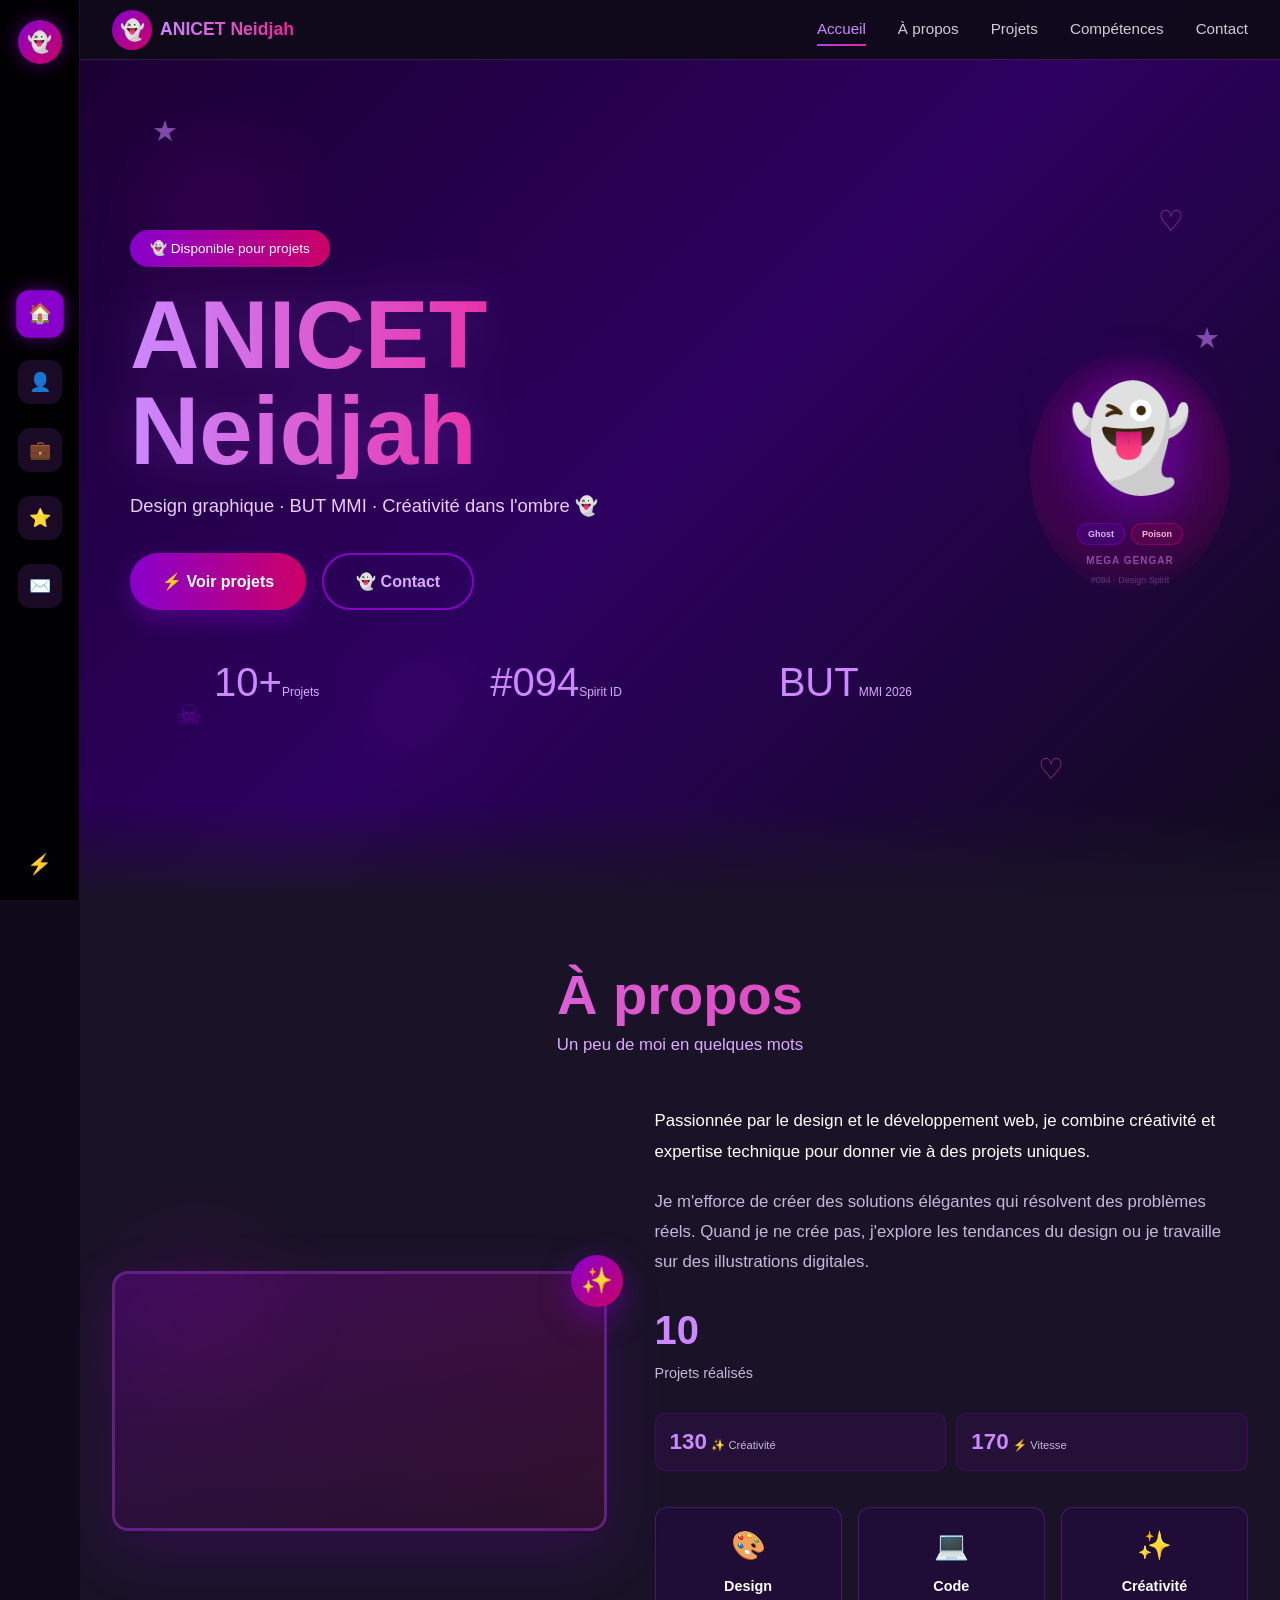
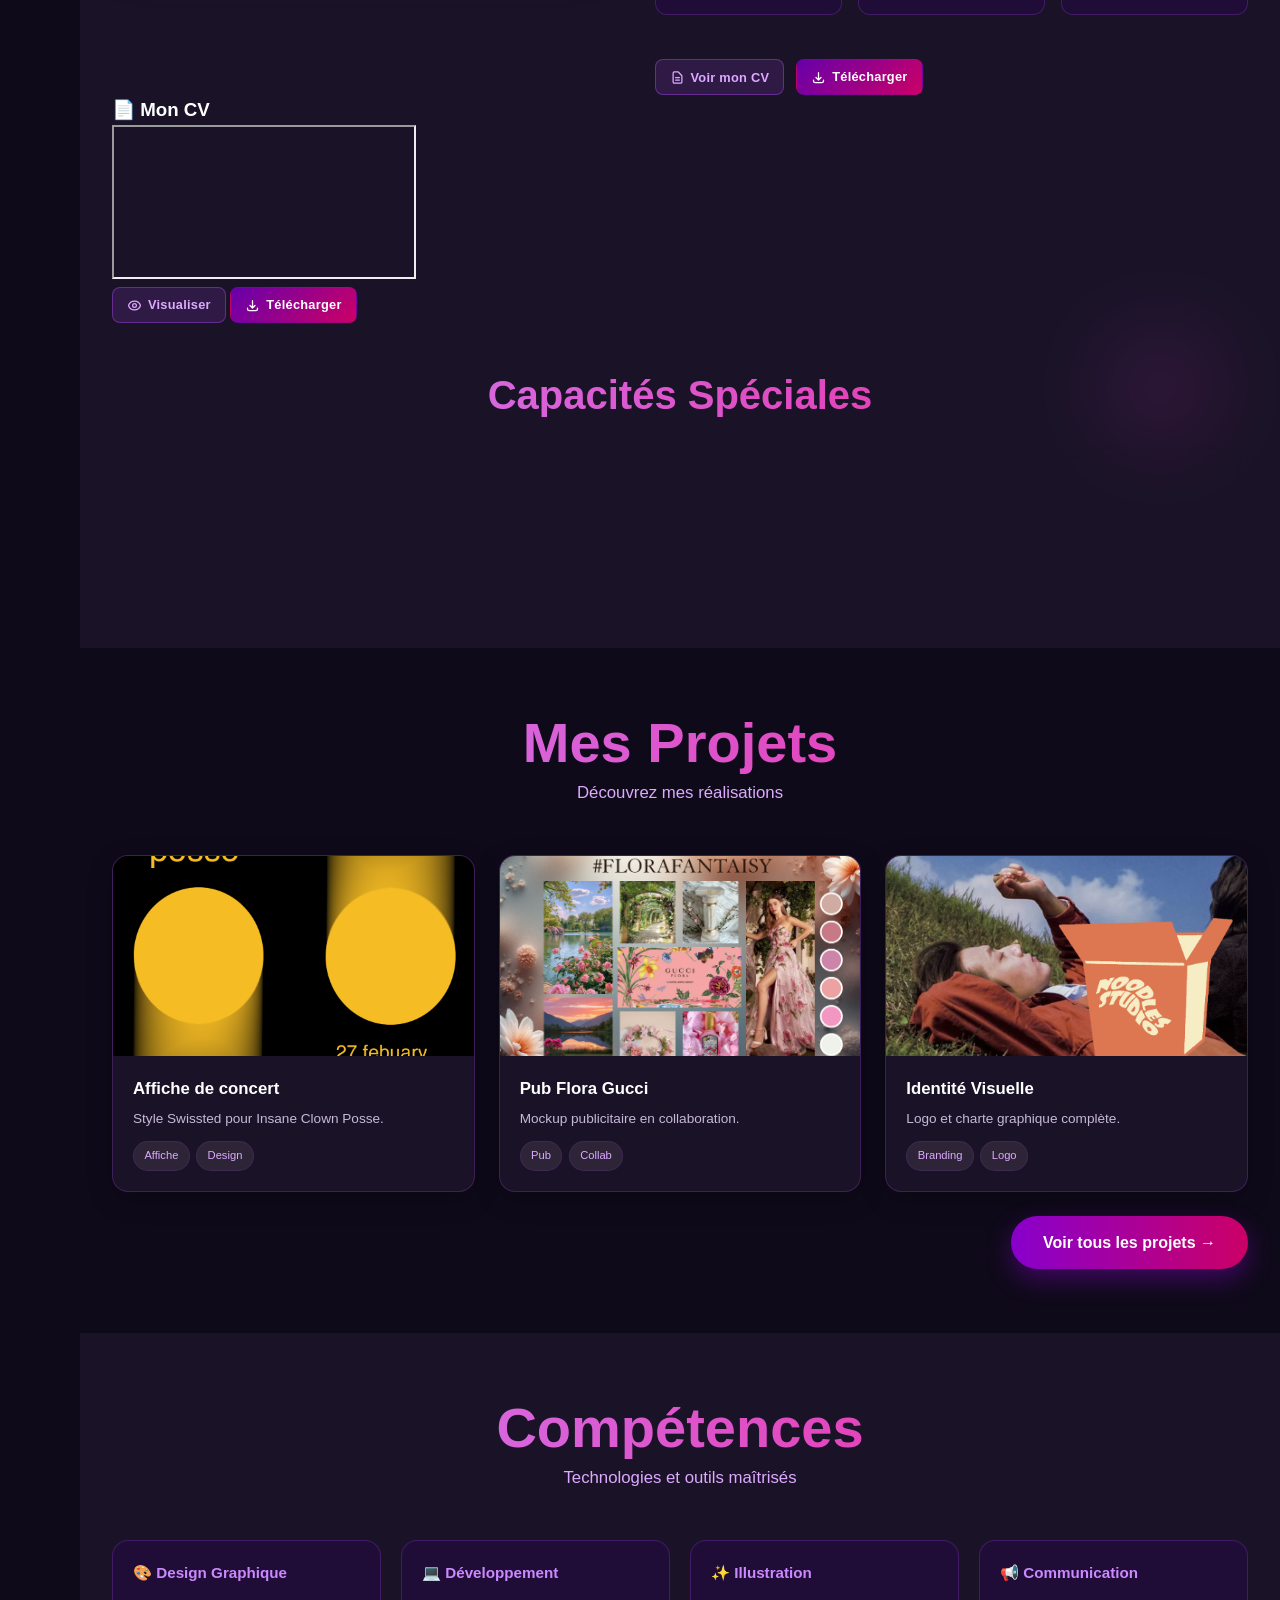
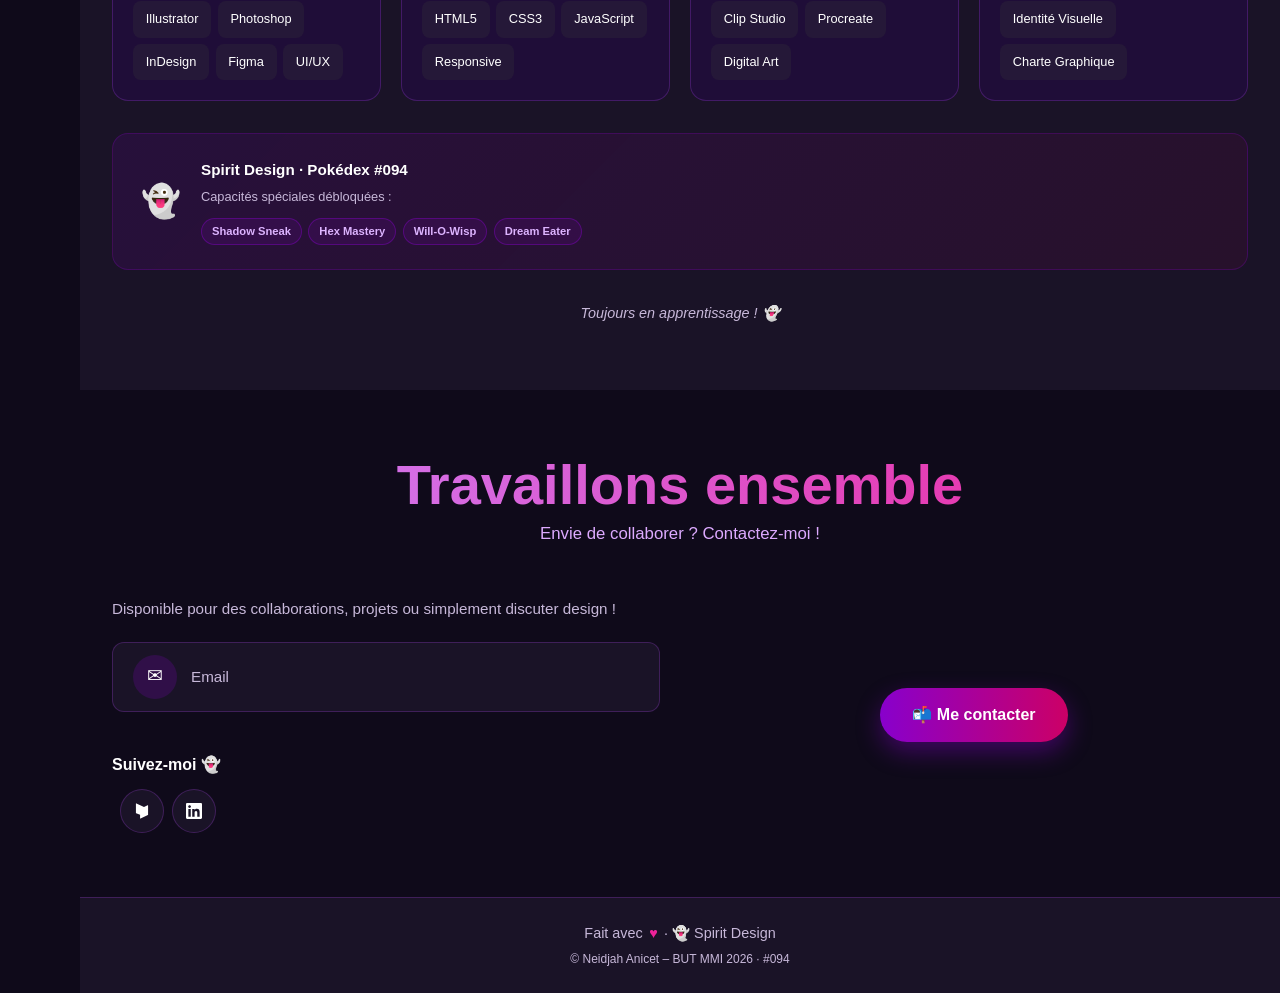
==== index.html @ 6b8eb7f8 "Update email address in contact section" ====
<!DOCTYPE html>
<html lang="fr">
<head>
  <meta charset="UTF-8" />
  <meta name="viewport" content="width=device-width, initial-scale=1.0, maximum-scale=5.0" />
  <meta name="theme-color" content="#0f0a1a" />
  <meta name="apple-mobile-web-app-capable" content="yes" />
  <meta name="apple-mobile-web-app-status-bar-style" content="black-translucent" />
  <title>ANICET Neidjah — Portfolio 👻</title>
  <link href="style.css" rel="stylesheet" />
<base target="_blank">
</head>
<body>

<canvas id="particles"></canvas>

<!-- ════════════════════════════════════════════════════════
   TOP NAVBAR
════════════════════════════════════════════════════════ -->
<nav class="navbar">
  <div class="nav-container">
    <a href="#" class="logo" onclick="navigate('accueil', event)">
      <div class="logo-icon">👻</div>
      <span class="logo-text">ANICET Neidjah</span>
    </a>
    <div class="nav-links">
      <a class="nav-link active" onclick="navigate('accueil', event)">Accueil</a>
      <a class="nav-link" onclick="navigate('apropos', event)">À propos</a>
      <a class="nav-link" href="project.html" target="_self">Projets</a>
      <a class="nav-link" onclick="navigate('competences', event)">Compétences</a>
      <a class="nav-link" href="contact.html" target="_self">Contact</a>
    </div>
    <button class="menu-toggle" id="menuToggle" aria-label="Menu">
      <span></span><span></span><span></span>
    </button>
  </div>
</nav>

<!-- Mobile Dropdown Menu -->
<div class="nav-links-mobile" id="navMobile">
  <a class="nav-link" onclick="navigate('accueil',event)">🏠 Accueil</a>
  <a class="nav-link" onclick="navigate('apropos',event)">👤 À propos</a>
  <a class="nav-link" href="project.html" target="_self">💼 Projets</a>
  <a class="nav-link" onclick="navigate('competences',event)">⭐ Compétences</a>
  <a class="nav-link" href="contact.html" target="_self">✉️ Contact</a>
</div>

<!-- ════════════════════════════════════════════════════════
   SIDEBAR (Desktop)
════════════════════════════════════════════════════════ -->
<nav class="nav-sidebar">
  <div class="nav-logo-sidebar">👻</div>
  <button class="nav-btn-sidebar active" onclick="navigate('accueil', this)" title="Accueil">🏠<span class="tooltip">Accueil</span></button>
  <button class="nav-btn-sidebar" onclick="navigate('apropos', this)" title="À propos">👤<span class="tooltip">À propos</span></button>
  <button class="nav-btn-sidebar" onclick="window.location.href='project.html'" title="Projets">💼<span class="tooltip">Projets</span></button>
  <button class="nav-btn-sidebar" onclick="navigate('competences', this)" title="Compétences">⭐<span class="tooltip">Compétences</span></button>
  <button class="nav-btn-sidebar" onclick="window.location.href='contact.html'" title="Contact">✉️<span class="tooltip">Contact</span></button>
  <div class="nav-zap">⚡</div>
</nav>

<!-- ════════════════════════════════════════════════════════
   BOTTOM NAV (Mobile)
════════════════════════════════════════════════════════ -->
<nav class="bottom-nav">
  <button class="bottom-nav-btn active" onclick="navigate('accueil', this)">
    <span>🏠</span><span>Accueil</span>
  </button>
  <button class="bottom-nav-btn" onclick="navigate('apropos', this)">
    <span>👤</span><span>À propos</span>
  </button>
  <button class="bottom-nav-btn" onclick="window.location.href='project.html'">
    <span>💼</span><span>Projets</span>
  </button>
  <button class="bottom-nav-btn" onclick="navigate('competences', this)">
    <span>⭐</span><span>Skills</span>
  </button>
  <button class="bottom-nav-btn" onclick="window.location.href='contact.html'">
    <span>✉️</span><span>Contact</span>
  </button>
</nav>

<!-- ════════════════════════════════════════════════════════
   PAGE: ACCUEIL
════════════════════════════════════════════════════════ -->
<div class="page active" id="page-accueil">

  <!-- HERO -->
  <section class="hero" id="accueil">
    <div class="orbs">
      <div class="orb" style="width:140px;height:140px;left:5%;top:15%;background:linear-gradient(135deg,#8800cc,#cc0066);--dur:7s;--tx:20px;--ty:-30px"></div>
      <div class="orb" style="width:110px;height:110px;right:5%;top:45%;background:linear-gradient(135deg,#6600aa,#ee2299);--dur:5s;--tx:-15px;--ty:-20px"></div>
      <div class="orb" style="width:70px;height:70px;left:25%;bottom:18%;background:linear-gradient(135deg,#aa44ee,#ff55bb);--dur:8s;--tx:10px;--ty:25px"></div>
    </div>
    <div class="floating-elements">
      <div class="float-icon star-1">★</div>
      <div class="float-icon heart-1">♡</div>
      <div class="float-icon skull-1">☠</div>
      <div class="float-icon star-2">★</div>
      <div class="float-icon heart-2">♡</div>
    </div>
    <div class="hero-inner">
      <div class="hero-content">
        <div class="hero-badge aos">👻 Disponible pour projets</div>
        <h1 class="hero-title aos">ANICET<br/>Neidjah</h1>
        <p class="hero-subtitle aos">Design graphique · BUT MMI · Créativité dans l'ombre 👻</p>
        <div class="hero-buttons aos">
          <a href="project.html" target="_self" class="btn btn-primary">⚡ Voir projets</a>
          <a href="contact.html" target="_self" class="btn btn-secondary">👻 Contact</a>
        </div>
        <div class="hero-stats aos">
          <div class="stat"><span class="stat-num">10+</span><span class="stat-label">Projets</span></div>
          <div class="stat"><span class="stat-num">#094</span><span class="stat-label">Spirit ID</span></div>
          <div class="stat"><span class="stat-num">BUT</span><span class="stat-label">MMI 2026</span></div>
        </div>
      </div>
      <div class="gengar-widget aos">
        <div class="gengar-orb"></div>
        <div class="gengar-ghost">👻</div>
        <div class="gengar-types">
          <span class="g-type g-ghost">Ghost</span>
          <span class="g-type g-poison">Poison</span>
        </div>
        <div class="gengar-label">Mega Gengar</div>
        <div class="gengar-dex">#094 · Design Spirit</div>
      </div>
    </div>
    <div class="hero-wave"></div>
  </section>

  <!-- À PROPOS -->
  <section class="about" id="apropos">
    <div class="orbs">
      <div class="orb" style="width:160px;height:160px;left:3%;top:25%;background:linear-gradient(135deg,#6600aa,#cc0066);--dur:8s;--tx:15px;--ty:-25px"></div>
      <div class="orb" style="width:120px;height:120px;right:5%;bottom:15%;background:linear-gradient(135deg,#aa44ee,#ee2299);--dur:6s;--tx:-15px;--ty:-12px"></div>
    </div>
    <div class="container about-container">
      <div class="section-header aos">
        <h2 class="section-title">À propos</h2>
        <p class="section-subtitle">Un peu de moi en quelques mots</p>
      </div>
      <div class="about-grid">
        <div class="about-image aos">
          <div class="image-wrapper">
            <img src="images/pfp.png" alt="Shadow realm"
              onerror="this.style.display='none';this.parentElement.style.background='linear-gradient(135deg,rgba(136,0,204,.3),rgba(204,0,102,.2))';this.parentElement.style.height='260px';"
            />
            <div class="image-overlay"></div>
          </div>
          <div class="sparkle-icon">✨</div>
        </div>
        <div class="about-content aos">
          <p class="about-text">Passionnée par le design et le développement web, je combine créativité et expertise technique pour donner vie à des projets uniques.</p>
          <p class="about-text muted">Je m'efforce de créer des solutions élégantes qui résolvent des problèmes réels. Quand je ne crée pas, j'explore les tendances du design ou je travaille sur des illustrations digitales.</p>
          <div>
            <div class="about-stat">10</div>
            <div style="color:var(--text-muted);font-size:.9rem">Projets réalisés</div>
          </div>
          <div class="gengar-stats-row">
            <div class="g-stat">
              <span class="g-stat-num">130</span>
              <span class="g-stat-label">✨ Créativité</span>
            </div>
            <div class="g-stat">
              <span class="g-stat-num">170</span>
              <span class="g-stat-label">⚡ Vitesse</span>
            </div>
          </div>
          <div class="about-cards">
            <div class="about-card"><div class="card-icon">🎨</div><h4>Design</h4></div>
            <div class="about-card"><div class="card-icon">💻</div><h4>Code</h4></div>
            <div class="about-card"><div class="card-icon">✨</div><h4>Créativité</h4></div>
          </div>
          <!-- CV Buttons -->
          <div class="cv-btns-about">
            <button class="cv-btn cv-btn-view" onclick="openCVModal()">
              <svg width="15" height="15" fill="none" stroke="currentColor" viewBox="0 0 24 24"><path stroke-linecap="round" stroke-linejoin="round" stroke-width="2" d="M9 12h6m-6 4h6m2 5H7a2 2 0 01-2-2V5a2 2 0 012-2h5.586a1 1 0 01.707.293l5.414 5.414a1 1 0 01.293.707V19a2 2 0 01-2 2z"/></svg>
              Voir mon CV
            </button>
            <a href="images/CV_ANICET_Neidjah.pdf" download="CV_ANICET_Neidjah.pdf" class="cv-btn cv-btn-dl">
              <svg width="15" height="15" fill="none" stroke="currentColor" viewBox="0 0 24 24"><path stroke-linecap="round" stroke-linejoin="round" stroke-width="2" d="M4 16v1a3 3 0 003 3h10a3 3 0 003-3v-1m-4-4l-4 4m0 0l-4-4m4 4V4"/></svg>
              Télécharger
            </a>
          </div>
        </div>
      </div>

      <!-- CV Section -->
      <div class="cv-section aos">
        <h3 class="cv-section-title">📄 Mon CV</h3>
        <div class="cv-embed-wrapper">
          <iframe
            src="images/CV_ANICET_Neidjah.pdf"
            class="cv-iframe"
            title="CV Neidjah Anicet"
          ></iframe>
          <div class="cv-embed-actions">
            <a href="images/CV_ANICET_Neidjah.pdf" target="_blank" class="cv-btn cv-btn-view">
              <svg width="15" height="15" fill="none" stroke="currentColor" viewBox="0 0 24 24"><path stroke-linecap="round" stroke-linejoin="round" stroke-width="2" d="M15 12a3 3 0 11-6 0 3 3 0 016 0z"/><path stroke-linecap="round" stroke-linejoin="round" stroke-width="2" d="M2.458 12C3.732 7.943 7.523 5 12 5c4.478 0 8.268 2.943 9.542 7-1.274 4.057-5.064 7-9.542 7-4.477 0-8.268-2.943-9.542-7z"/></svg>
              Visualiser
            </a>
            <a href="images/CV_ANICET_Neidjah.pdf" download="CV_ANICET_Neidjah.pdf" class="cv-btn cv-btn-dl">
              <svg width="15" height="15" fill="none" stroke="currentColor" viewBox="0 0 24 24"><path stroke-linecap="round" stroke-linejoin="round" stroke-width="2" d="M4 16v1a3 3 0 003 3h10a3 3 0 003-3v-1m-4-4l-4 4m0 0l-4-4m4 4V4"/></svg>
              Télécharger
            </a>
          </div>
        </div>
      </div>

      <h3 class="moves-title aos">Capacités Spéciales</h3>
      <div class="moves-grid aos">
        <div class="move-card">
          <div class="move-icon">👻</div>
          <div class="move-name">Shadow Sneak</div>
          <div class="move-desc">Design UX/UI furtif</div>
        </div>
        <div class="move-card">
          <div class="move-icon">💀</div>
          <div class="move-name">Hex Mastery</div>
          <div class="move-desc">Pixel-perfect</div>
        </div>
        <div class="move-card">
          <div class="move-icon">🔥</div>
          <div class="move-name">Will-O-Wisp</div>
          <div class="move-desc">Créativité enflammée</div>
        </div>
        <div class="move-card">
          <div class="move-icon">🌙</div>
          <div class="move-name">Dream Eater</div>
          <div class="move-desc">Visions en réalité</div>
        </div>
      </div>
    </div>
  </section>

  <!-- PROJETS -->
  <section class="projects-section" id="projets-apercu">
    <div class="container projects-container">
      <div class="section-header aos">
        <h2 class="section-title">Mes Projets</h2>
        <p class="section-subtitle">Découvrez mes réalisations</p>
      </div>
      <div class="projects-grid-home">
        <div class="project-card aos">
          <div class="project-image">
            <img src="images/Illustration6.png" alt="Affiche" />
            <div class="project-overlay"><a href="https://www.image-heberg.fr/files/17722959451235490333.png" class="project-link-btn"><svg width="18" height="18" fill="none" stroke="#111" viewBox="0 0 24 24"><path stroke-linecap="round" stroke-linejoin="round" stroke-width="2" d="M10 6H6a2 2 0 00-2 2v10a2 2 0 002 2h10a2 2 0 002-2v-4M14 4h6m0 0v6m0-6L10 14"/></svg></a></div>
          </div>
          <div class="project-content"><h3>Affiche de concert</h3><p>Style Swissted pour Insane Clown Posse.</p><div class="project-tags"><span class="tag">Affiche</span><span class="tag">Design</span></div></div>
        </div>
        <div class="project-card aos">
          <div class="project-image">
            <img src="images/mockup.png" alt="Pub" />
            <div class="project-overlay"><a href="images/mockup.png" class="project-link-btn"><svg width="18" height="18" fill="none" stroke="#111" viewBox="0 0 24 24"><path stroke-linecap="round" stroke-linejoin="round" stroke-width="2" d="M10 6H6a2 2 0 00-2 2v10a2 2 0 002 2h10a2 2 0 002-2v-4M14 4h6m0 0v6m0-6L10 14"/></svg></a></div>
          </div>
          <div class="project-content"><h3>Pub Flora Gucci</h3><p>Mockup publicitaire en collaboration.</p><div class="project-tags"><span class="tag">Pub</span><span class="tag">Collab</span></div></div>
        </div>
        <div class="project-card aos">
          <div class="project-image">
            <img src="images/logo_noodles.png" alt="Branding" />
            <div class="project-overlay"><a href="#" class="project-link-btn"><svg width="18" height="18" fill="none" stroke="#111" viewBox="0 0 24 24"><path stroke-linecap="round" stroke-linejoin="round" stroke-width="2" d="M10 6H6a2 2 0 00-2 2v10a2 2 0 002 2h10a2 2 0 002-2v-4M14 4h6m0 0v6m0-6L10 14"/></svg></a></div>
          </div>
          <div class="project-content"><h3>Identité Visuelle</h3><p>Logo et charte graphique complète.</p><div class="project-tags"><span class="tag">Branding</span><span class="tag">Logo</span></div></div>
        </div>
      </div>
      <div class="view-all-wrap aos">
        <a href="project.html" target="_self" class="btn btn-primary">Voir tous les projets →</a>
      </div>
    </div>
  </section>

  <!-- COMPÉTENCES -->
  <section class="skills-section" id="competences">
    <div class="container skills-container">
      <div class="section-header aos">
        <h2 class="section-title">Compétences</h2>
        <p class="section-subtitle">Technologies et outils maîtrisés</p>
      </div>
      <div class="skills-grid">
        <div class="skill-category aos">
          <h3 class="category-title">🎨 Design Graphique</h3>
          <div class="skill-tags">
            <span class="skill-tag">Illustrator</span><span class="skill-tag">Photoshop</span>
            <span class="skill-tag">InDesign</span><span class="skill-tag">Figma</span>
            <span class="skill-tag">UI/UX</span>
          </div>
        </div>
        <div class="skill-category aos">
          <h3 class="category-title">💻 Développement</h3>
          <div class="skill-tags">
            <span class="skill-tag">HTML5</span><span class="skill-tag">CSS3</span>
            <span class="skill-tag">JavaScript</span><span class="skill-tag">Responsive</span>
          </div>
        </div>
        <div class="skill-category aos">
          <h3 class="category-title">✨ Illustration</h3>
          <div class="skill-tags">
            <span class="skill-tag">Clip Studio</span><span class="skill-tag">Procreate</span>
            <span class="skill-tag">Digital Art</span>
          </div>
        </div>
        <div class="skill-category aos">
          <h3 class="category-title">📢 Communication</h3>
          <div class="skill-tags">
            <span class="skill-tag">Identité Visuelle</span>
            <span class="skill-tag">Charte Graphique</span>
          </div>
        </div>
      </div>
      <div class="gengar-moves-banner aos">
        <div class="gmb-ghost">👻</div>
        <div class="gmb-text">
          <h4>Spirit Design · Pokédex #094</h4>
          <p>Capacités spéciales débloquées :</p>
          <div class="gmb-moves">
            <span class="gmb-move">Shadow Sneak</span>
            <span class="gmb-move">Hex Mastery</span>
            <span class="gmb-move">Will-O-Wisp</span>
            <span class="gmb-move">Dream Eater</span>
          </div>
        </div>
      </div>
      <div class="skills-footer aos">Toujours en apprentissage ! 👻</div>
    </div>
  </section>

  <!-- CONTACT PREVIEW -->
  <section class="contact-section" id="contact-apercu">
    <div class="container contact-container">
      <div class="section-header aos">
        <h2 class="section-title">Travaillons ensemble</h2>
        <p class="section-subtitle">Envie de collaborer ? Contactez-moi !</p>
      </div>
      <div class="contact-grid">
        <div class="contact-info aos">
          <p>Disponible pour des collaborations, projets ou simplement discuter design !</p>
          <div class="contact-email">
            <div class="email-icon">✉</div>
            <div>
              <p class="email-label">Email</p>
              <p class="email-address"><a href="neidjah.anicet@gmail.com"</a></p>
            </div>
          </div>
          <div class="social-links">
            <h4>Suivez-moi 👻</h4>
            <div class="social-icons">
              <a href="https://sillylinks.carrd.co/" target="_blank" class="social-icon" aria-label="Portfolio">
                <svg width="18" height="18" fill="currentColor" viewBox="0 0 640 640"><path d="M529.2,465.1L269.1,590c-1.6,0.8-3.4,1.2-5.2,1.2c-2.2,0-4.4-0.6-6.4-1.8c-3.5-2.2-5.6-6-5.6-10.2V455.5l-140.5-58.8c-4.5-1.9-7.4-6.2-7.4-11.1V60.8c0-4.1,2.1-8,5.6-10.2c3.5-2.2,7.9-2.4,11.6-0.7l270.4,129.8l127.3-61.1c3.7-1.8,8.1-1.5,11.6,0.7c3.5,2.2,5.6,6,5.6,10.2v324.8C536,458.9,533.4,463.1,529.2,465.1z"/></svg>
              </a>
              <a href="https://gp.linkedin.com/in/neidjah-anicet-830332389" target="_blank" class="social-icon" aria-label="LinkedIn">
                <svg width="16" height="16" fill="currentColor" viewBox="0 0 24 24"><path d="M20.447 20.452h-3.554v-5.569c0-1.328-.027-3.037-1.852-3.037-1.853 0-2.136 1.445-2.136 2.939v5.667H9.351V9h3.414v1.561h.046c.477-.9 1.637-1.85 3.37-1.85 3.601 0 4.267 2.37 4.267 5.455v6.286zM5.337 7.433c-1.144 0-2.063-.926-2.063-2.065 0-1.138.92-2.063 2.063-2.063 1.14 0 2.064.925 2.064 2.063 0 1.139-.925 2.065-2.064 2.065zm1.782 13.019H3.555V9h3.564v11.452zM22.225 0H1.771C.792 0 0 .774 0 1.729v20.542C0 23.227.792 24 1.771 24h20.451C23.2 24 24 23.227 24 22.271V1.729C24 .774 23.2 0 22.222 0h.003z"/></svg>
              </a>
            </div>
          </div>
        </div>
        <div class="aos" style="display:flex;align-items:center;justify-content:center;">
          <a href="contact.html" target="_self" class="btn btn-primary">📬 Me contacter</a>
        </div>
      </div>
    </div>
  </section>

  <footer class="footer">
    <div class="container">
      <p class="footer-text">Fait avec <span class="heart-pulse">♥</span> · 👻 Spirit Design</p>
      <p class="footer-copyright">© Neidjah Anicet – BUT MMI 2026 · #094</p>
    </div>
  </footer>
</div>

<!-- CV Modal Overlay (global, hors sections) -->
<div id="cv-modal" class="cv-modal" onclick="if(event.target===this)closeCVModal()">
  <div class="cv-modal-box">
    <div class="cv-modal-header">
      <span class="cv-modal-title">📄 CV — Neidjah Anicet</span>
      <div class="cv-modal-actions">
        <a href="images/CV_ANICET_Neidjah.pdf" download="CV_ANICET_Neidjah.pdf" class="cv-btn cv-btn-dl" style="padding:6px 12px;font-size:.75rem;">
          <svg width="13" height="13" fill="none" stroke="currentColor" viewBox="0 0 24 24"><path stroke-linecap="round" stroke-linejoin="round" stroke-width="2" d="M4 16v1a3 3 0 003 3h10a3 3 0 003-3v-1m-4-4l-4 4m0 0l-4-4m4 4V4"/></svg>
          Télécharger
        </a>
        <button class="cv-modal-close" onclick="closeCVModal()" aria-label="Fermer">✕</button>
      </div>
    </div>
    <iframe src="images/CV_ANICET_Neidjah.pdf" class="cv-modal-iframe" title="CV Neidjah Anicet"></iframe>
  </div>
</div>

<script src="script.js"></script>
<script>
function openCVModal() {
  document.getElementById('cv-modal').classList.add('open');
  document.body.style.overflow = 'hidden';
}
function closeCVModal() {
  document.getElementById('cv-modal').classList.remove('open');
  document.body.style.overflow = '';
}
document.addEventListener('keydown', function(e) {
  if (e.key === 'Escape') closeCVModal();
});
</script>
</body>
</html>
---- style.css ----
/* ══════════════════════════════════════════════════════
   VARIABLES & RESET
══════════════════════════════════════════════════════ */
*, *::before, *::after { 
  margin:0; padding:0; box-sizing:border-box; 
  -webkit-tap-highlight-color:transparent; 
}

:root {
  /* Palette Gengar */
  --purple-950: #1a0030;
  --purple-900: #2d0060;
  --purple-800: #4a0080;
  --purple-700: #6600aa;
  --purple-600: #8800cc;
  --purple-500: #aa44ee;
  --purple-400: #cc88ff;
  --purple-300: #ddaaff;
  --purple-200: #eeccff;
  --pink-600: #cc0066;
  --pink-500: #ee2299;
  --pink-400: #ff55bb;
  
  /* Theme */
  --bg-primary: #0f0a1a;
  --bg-secondary: #1a1327;
  --bg-muted: #2d2438;
  --text-primary: #ffffff;
  --text-muted: #c7b8d9;
  --border-color: rgba(170,68,238,0.25);
  --border-soft: rgba(170,68,238,0.15);
  
  --nav-h: 60px;
  --nav-w: 0px;
  --bottom-nav-h: 70px;
  --container-pad: 1rem;
}

/* Desktop variables */
@media (min-width: 1025px) {
  :root { 
    --nav-w: 80px; 
    --container-pad: 2rem;
  }
}

html { scroll-behavior:smooth; font-size:16px; }
body {
  font-family:'Syne', -apple-system, BlinkMacSystemFont, 'Segoe UI', Roboto, sans-serif;
  background:var(--bg-primary);
  color:var(--text-primary);
  line-height:1.6;
  overflow-x:hidden;
  min-height:100dvh;
}

/* Mobile padding for bottom nav */
@media (max-width: 1024px) {
  body { padding-bottom:var(--bottom-nav-h); }
}

a { text-decoration:none; color:inherit; }
img { max-width:100%; height:auto; display:block; }
button { font-family:inherit; cursor:pointer; border:none; background:none; }

/* Accessibility */
body.text-large { font-size:18px; }
body.text-xlarge { font-size:20px; }
body.high-contrast { 
  --bg-primary:#000; --bg-secondary:#111; --bg-muted:#222; 
  --text-primary:#fff; --text-muted:#ddd; 
  --border-color:rgba(255,144,200,.5); 
}
body.light-theme {
  --bg-primary:#f7f2fb;
  --bg-secondary:#ffffff;
  --bg-muted:#eee3f8;
  --text-primary:#241338;
  --text-muted:#675579;
  --border-color:rgba(102,0,170,.22);
  --border-soft:rgba(102,0,170,.12);
}
body.no-animations *, body.no-animations *::before, body.no-animations *::after { 
  animation:none !important; transition:none !important; 
}

/* ══ PARTICLES (Desktop only) ══ */
#particles {
  position:fixed; inset:0; pointer-events:none; z-index:0;
}
@media (max-width: 1024px), (pointer: coarse) {
  #particles { display:none; }
}

/* ══ ORBS ══ */
.orbs { position:absolute; inset:0; overflow:hidden; pointer-events:none; z-index:0; }
.orb {
  position:absolute; border-radius:50%; filter:blur(40px);
  opacity:.12; animation:orbFloat var(--dur,6s) ease-in-out infinite;
}
@media (max-width: 768px) {
  .orb { filter:blur(25px); opacity:.08; }
}
@keyframes orbFloat {
  0%,100%{transform:translate(0,0) scale(1)}
  50%{transform:translate(var(--tx,20px),var(--ty,-40px)) scale(1.3)}
}

/* ══════════════════════════════════════════════════════
   NAVIGATION TOP
══════════════════════════════════════════════════════ */
.navbar { 
  position:fixed; top:0; left:0; right:0; 
  background:rgba(15,10,26,.95); backdrop-filter:blur(20px); 
  border-bottom:1px solid var(--border-color); 
  z-index:1000; height:var(--nav-h); 
}
@media (min-width: 1025px) {
  .navbar { left:var(--nav-w); }
}

.nav-container { 
  max-width:1200px; margin:0 auto; 
  padding:0 var(--container-pad); 
  height:100%; display:flex; justify-content:space-between; align-items:center; 
}

.logo { display:flex; align-items:center; gap:.5rem; }
.logo-icon { 
  width:36px; height:36px; 
  background:linear-gradient(135deg,var(--purple-600),var(--pink-600)); 
  border-radius:50%; display:flex; align-items:center; justify-content:center;
  font-size:18px; animation:spinSlow 20s linear infinite;
}
@media (min-width: 768px) {
  .logo-icon { width:40px; height:40px; font-size:20px; }
}
@keyframes spinSlow { to { transform:rotate(360deg); } }

.logo-text { 
  font-size:1rem; font-weight:700; 
  background:linear-gradient(to right,var(--purple-400),var(--pink-500)); 
  -webkit-background-clip:text; -webkit-text-fill-color:transparent; 
}
@media (min-width: 768px) {
  .logo-text { font-size:1.1rem; }
}

/* Desktop nav links */
.nav-links { display:none; gap:2rem; }
@media (min-width: 1025px) {
  .nav-links { display:flex; }
}
.nav-link { 
  position:relative; color:rgba(255,255,255,.8); 
  font-size:.95rem; transition:color .3s; 
}
.nav-link:hover, .nav-link.active { color:var(--purple-400); }
.nav-link::after { 
  content:''; position:absolute; bottom:-4px; left:0; width:0; height:2px; 
  background:linear-gradient(to right,var(--purple-500),var(--pink-500)); 
  transition:width .3s; 
}
.nav-link:hover::after, .nav-link.active::after { width:100%; }

/* Menu hamburger */
.menu-toggle { 
  display:flex; flex-direction:column; gap:5px; 
  padding:8px; 
}
@media (min-width: 1025px) {
  .menu-toggle { display:none; }
}
.menu-toggle span { 
  width:24px; height:2.5px; background:var(--text-primary); 
  border-radius:2px; transition:all .3s; 
}
.menu-toggle.active span:nth-child(1) { transform:rotate(45deg) translate(5px,5px); }
.menu-toggle.active span:nth-child(2) { opacity:0; }
.menu-toggle.active span:nth-child(3) { transform:rotate(-45deg) translate(7px,-6px); }

/* Mobile dropdown */
.nav-links-mobile { 
  display:flex; flex-direction:column; 
  position:fixed; top:var(--nav-h); left:0; right:0; 
  background:rgba(15,10,26,.98); backdrop-filter:blur(20px); 
  padding:1rem var(--container-pad); gap:0; 
  border-bottom:1px solid var(--border-color); 
  transform:translateY(-150%); transition:transform .3s ease; 
  opacity:0; pointer-events:none; z-index:999; 
  max-height:calc(100vh - var(--nav-h)); overflow-y:auto;
}
.nav-links-mobile.open { transform:translateY(0); opacity:1; pointer-events:all; }
.nav-links-mobile .nav-link { 
  font-size:1.1rem; padding:1rem 0;
  border-bottom:1px solid rgba(255,255,255,.05);
}
.nav-links-mobile .nav-link:last-child { border-bottom:none; }

/* ══════════════════════════════════════════════════════
   SIDEBAR (Desktop)
══════════════════════════════════════════════════════ */
.nav-sidebar { display:none; }
@media (min-width: 1025px) {
  .nav-sidebar {
    display:flex; flex-direction:column; align-items:center; justify-content:center; gap:24px;
    position:fixed; left:0; top:0; width:var(--nav-w); height:100vh;
    background:rgba(0,0,0,.92); backdrop-filter:blur(12px);
    border-right:1px solid rgba(170,68,238,.2); z-index:1001;
  }
  .nav-logo-sidebar {
    position:absolute; top:20px; width:44px; height:44px;
    background:linear-gradient(135deg,var(--purple-600),var(--pink-600));
    border-radius:50%; display:flex; align-items:center; justify-content:center;
    font-size:20px; box-shadow:0 0 20px rgba(136,0,204,.5);
    animation:spinSlow 20s linear infinite;
  }
  .nav-btn-sidebar {
    width:44px; height:44px; border-radius:12px;
    background:rgba(170,68,238,.15); color:var(--purple-300);
    display:flex; align-items:center; justify-content:center;
    font-size:18px; position:relative; transition:all .2s;
  }
  .nav-btn-sidebar:hover, .nav-btn-sidebar.active {
    background:var(--purple-600); color:white;
    transform:scale(1.08); box-shadow:0 0 16px rgba(136,0,204,.6);
  }
  .nav-btn-sidebar .tooltip {
    position:absolute; left:calc(100% + 14px);
    background:rgba(45,0,96,.95); color:white;
    font-size:12px; padding:4px 10px; border-radius:6px;
    white-space:nowrap; opacity:0; pointer-events:none;
    transition:opacity .2s;
  }
  .nav-btn-sidebar:hover .tooltip { opacity:1; }
  .nav-zap {
    position:absolute; bottom:20px; font-size:20px;
    animation:floatY 2s ease-in-out infinite; color:var(--purple-400);
  }
}
@keyframes floatY { 0%,100%{transform:translateY(0)} 50%{transform:translateY(-8px)} }

/* ══════════════════════════════════════════════════════
   BOTTOM NAV (Mobile)
══════════════════════════════════════════════════════ */
.bottom-nav {
  display:flex; position:fixed; bottom:0; left:0; right:0;
  height:var(--bottom-nav-h); padding-bottom:env(safe-area-inset-bottom,0);
  background:rgba(15,10,26,.98); backdrop-filter:blur(20px);
  border-top:1px solid var(--border-color); z-index:1000;
  align-items:center; justify-content:space-around; padding:0 4px;
}
@media (min-width: 1025px) {
  .bottom-nav { display:none; }
}
.bottom-nav-btn {
  display:flex; flex-direction:column; align-items:center; justify-content:center;
  gap:3px; color:var(--purple-300); font-size:10px;
  padding:6px 8px; border-radius:10px; flex:1; max-width:70px;
  transition:all .2s;
}
.bottom-nav-btn.active, .bottom-nav-btn:active {
  color:var(--purple-400); background:rgba(170,68,238,.15);
}
.bottom-nav-btn span:first-child { font-size:20px; }

/* ══════════════════════════════════════════════════════
   BUTTONS
══════════════════════════════════════════════════════ */
.btn { 
  display:inline-flex; align-items:center; justify-content:center;
  padding:.75rem 1.5rem; border-radius:999px; 
  font-weight:700; font-size:.95rem; transition:all .3s;
  min-height:48px; text-align:center;
}
@media (min-width: 768px) {
  .btn { padding:.875rem 2rem; font-size:1rem; }
}
.btn-primary { 
  background:linear-gradient(90deg,var(--purple-600),var(--pink-600)); 
  color:white; box-shadow:0 10px 25px rgba(136,0,204,.4); 
}
.btn-primary:hover, .btn-primary:active { 
  transform:translateY(-2px); box-shadow:0 15px 35px rgba(136,0,204,.6); 
}
.btn-secondary { 
  background:transparent; color:var(--purple-300); 
  border:2px solid var(--purple-600); 
}
.btn-secondary:hover, .btn-secondary:active { 
  background:var(--purple-600); color:white; 
}

/* ══════════════════════════════════════════════════════
   ANIMATIONS
══════════════════════════════════════════════════════ */
.aos { opacity:0; transform:translateY(25px); transition:opacity .5s, transform .5s; }
.aos.in { opacity:1; transform:translateY(0); }
@media (prefers-reduced-motion: reduce) {
  .aos { opacity:1; transform:none; transition:none; }
}

/* ══════════════════════════════════════════════════════
   FOOTER
══════════════════════════════════════════════════════ */
.footer { 
  background:var(--bg-secondary); border-top:1px solid var(--border-color); 
  padding:1.5rem var(--container-pad); text-align:center; 
}
@media (min-width: 1025px) {
  .footer { margin-left:var(--nav-w); }
}
.footer-text { 
  color:var(--text-muted); font-size:.85rem;
  display:flex; align-items:center; justify-content:center; gap:.4rem; flex-wrap:wrap;
}
@media (min-width: 768px) {
  .footer-text { font-size:.9rem; }
}
.footer-copyright { font-size:.75rem; color:var(--text-muted); margin-top:.3rem; }
.heart-pulse { color:var(--pink-500); animation:pulse 1.2s ease-in-out infinite; }
@keyframes pulse { 0%,100%{transform:scale(1)} 50%{transform:scale(1.25)} }

/* ══════════════════════════════════════════════════════
   HERO SECTION
══════════════════════════════════════════════════════ */
.hero {
  min-height:100vh; 
  display:flex; align-items:center; justify-content:center;
  position:relative; overflow:hidden;
  padding:calc(var(--nav-h) + 1.5rem) var(--container-pad) 2rem;
  background:linear-gradient(135deg,var(--purple-950) 0%,var(--purple-900) 50%,var(--bg-primary) 100%);
}
@media (min-width: 1025px) {
  .hero { margin-left:var(--nav-w); padding:calc(var(--nav-h) + 3rem) 2rem 4rem; }
}

.floating-elements { position:absolute; inset:0; pointer-events:none; }
.float-icon { position:absolute; font-size:1.4rem; opacity:.4; }
@media (min-width: 768px) {
  .float-icon { font-size:1.8rem; opacity:.55; }
}
.star-1 { top:12%; left:6%; color:var(--purple-400); animation:floatAnim 3s ease-in-out infinite; }
.heart-1 { top:22%; right:8%; color:var(--pink-400); animation:floatAnim 4s ease-in-out infinite .5s; }
.skull-1 { bottom:18%; left:8%; color:var(--purple-600); animation:floatAnim 3.5s ease-in-out infinite 1s; }
.star-2 { top:35%; right:5%; color:var(--purple-400); animation:spinAnim 5s linear infinite; display:none; }
.heart-2 { bottom:12%; right:18%; color:var(--pink-400); animation:floatAnim 2.5s ease-in-out infinite .8s; display:none; }
@media (min-width: 768px) {
  .star-2, .heart-2 { display:block; }
}
@keyframes floatAnim { 0%,100%{transform:translateY(0) rotate(0)} 50%{transform:translateY(-15px) rotate(8deg)} }
@keyframes spinAnim { 0%{transform:rotate(0) scale(1)} 50%{transform:rotate(180deg) scale(1.15)} 100%{transform:rotate(360deg) scale(1)} }
@keyframes wiggle { 0%,100%{transform:rotate(0)} 25%{transform:rotate(-4deg)} 75%{transform:rotate(4deg)} }

.hero-inner { 
  max-width:1100px; width:100%; 
  display:flex; flex-direction:column; align-items:center;
  gap:2rem; position:relative; z-index:2; text-align:center;
}
@media (min-width: 900px) {
  .hero-inner { 
    display:grid; grid-template-columns:1fr auto; 
    gap:3rem; align-items:center; text-align:left;
  }
}

.hero-content { width:100%; max-width:600px; }
@media (min-width: 900px) {
  .hero-content { max-width:none; }
}

.hero-badge { 
  display:inline-flex; align-items:center; gap:6px;
  padding:.4rem 1rem; background:linear-gradient(to right,var(--purple-600),var(--pink-600));
  border-radius:50px; font-size:.75rem; margin-bottom:1rem;
  animation:wiggle .5s ease .8s; color:white;
}
@media (min-width: 768px) {
  .hero-badge { padding:.5rem 1.25rem; font-size:.85rem; margin-bottom:1.25rem; }
}

.hero-title { 
  font-family:'Bebas Neue',sans-serif;
  font-size:clamp(2.8rem,12vw,5.5rem); line-height:1;
  margin-bottom:.75rem;
  background:linear-gradient(to right,var(--purple-400),var(--pink-500),var(--purple-600)); 
  -webkit-background-clip:text; -webkit-text-fill-color:transparent;
  filter:drop-shadow(0 0 15px rgba(170,68,238,.3));
}
@media (min-width: 768px) {
  .hero-title { 
    font-size:clamp(3.5rem,9vw,6rem); 
    filter:drop-shadow(0 0 25px rgba(170,68,238,.3));
  }
}

.hero-subtitle { 
  font-size:clamp(.9rem,3.5vw,1.15rem); 
  color:var(--purple-200); margin-bottom:1.5rem;
}
@media (min-width: 768px) {
  .hero-subtitle { margin-bottom:2rem; }
}

.hero-buttons { 
  display:flex; flex-direction:column; gap:.75rem;
  width:100%; max-width:280px; margin:0 auto;
}
@media (min-width: 640px) {
  .hero-buttons { 
    flex-direction:row; gap:1rem;
    max-width:none; margin:0;
  }
}

.hero-stats {
  display:grid; grid-template-columns:repeat(3,1fr);
  gap:1rem; margin-top:2rem;
}
@media (min-width: 900px) {
  .hero-stats { margin-top:2.5rem; }
}
.stat { text-align:center; }
.stat-num { 
  font-family:'Bebas Neue',sans-serif; 
  font-size:clamp(1.8rem,6vw,2.5rem); 
  color:var(--purple-400); 
}
.stat-label { font-size:11px; color:var(--purple-300); }
@media (min-width: 768px) {
  .stat-label { font-size:12px; }
}

/* Gengar Widget */
.gengar-widget {
  position:relative; width:160px; min-height:180px;
  display:flex; flex-direction:column; align-items:center; justify-content:center;
  z-index:10;
}
@media (min-width: 900px) {
  .gengar-widget { width:200px; min-height:240px; }
}
.gengar-orb {
  position:absolute; inset:0;
  background:radial-gradient(circle,rgba(136,0,204,.35) 0%,rgba(204,0,102,.15) 60%,transparent 80%);
  border-radius:50%; animation:gOrb 4s ease-in-out infinite;
}
@keyframes gOrb { 0%,100%{transform:scale(1);opacity:.4} 50%{transform:scale(1.15);opacity:.65} }
.gengar-ghost {
  font-size:70px; filter:drop-shadow(0 0 15px rgba(136,0,204,.7));
  animation:gengarFloat 3s ease-in-out infinite;
}
@media (min-width: 768px) {
  .gengar-ghost { font-size:100px; filter:drop-shadow(0 0 25px rgba(136,0,204,.7)); }
}
@keyframes gengarFloat { 0%,100%{transform:translateY(0)} 50%{transform:translateY(-12px)} }
.gengar-label {
  margin-top:8px; font-size:10px; font-weight:700;
  letter-spacing:.1em; text-transform:uppercase; color:rgba(204,136,255,.6);
}
.gengar-types { display:flex; gap:6px; margin-top:6px; }
.g-type {
  font-size:9px; padding:3px 10px; border-radius:999px;
  border:1px solid; backdrop-filter:blur(4px); font-weight:600;
}
.g-ghost { background:rgba(74,0,128,.6); border-color:rgba(136,0,204,.5); color:#ddb4ff; }
.g-poison { background:rgba(100,0,80,.6); border-color:rgba(204,0,102,.5); color:#ffb7d5; }
.gengar-dex { font-size:9px; color:rgba(204,136,255,.4); margin-top:4px; }

.hero-wave { 
  position:absolute; bottom:0; left:0; right:0; 
  height:4rem; background:linear-gradient(to top,var(--bg-secondary),transparent); 
}
@media (min-width: 768px) {
  .hero-wave { height:6rem; }
}

/* ══════════════════════════════════════════════════════
   ABOUT SECTION
══════════════════════════════════════════════════════ */
.about { background:var(--bg-secondary); position:relative; }
@media (min-width: 1025px) {
  .about { margin-left:var(--nav-w); }
}

.about-container { padding:3rem var(--container-pad); }
@media (min-width: 768px) {
  .about-container { padding:4rem var(--container-pad); }
}

.section-header { text-align:center; margin-bottom:2rem; }
@media (min-width: 768px) {
  .section-header { margin-bottom:3rem; }
}
.section-title {
  font-family:'Bebas Neue',sans-serif;
  font-size:clamp(2.2rem,7vw,3.5rem);
  background:linear-gradient(to right,var(--purple-400),var(--pink-500));
  -webkit-background-clip:text; -webkit-text-fill-color:transparent;
  line-height:1.1; margin-bottom:6px;
}
.section-subtitle { color:var(--purple-300); font-size:.95rem; }
@media (min-width: 768px) {
  .section-subtitle { font-size:1.05rem; }
}

.about-grid { 
  display:flex; flex-direction:column; align-items:center;
  gap:2rem;
}
@media (min-width: 900px) {
  .about-grid { 
    display:grid; grid-template-columns:1fr 1.2fr;
    gap:3rem; align-items:center;
  }
}

.about-image { position:relative; width:100%; max-width:350px; }
@media (min-width: 900px) {
  .about-image { max-width:none; }
}
.image-wrapper { 
  position:relative; border-radius:1rem; overflow:hidden;
  border:2px solid rgba(170,68,238,.35);
  box-shadow:0 15px 40px rgba(136,0,204,.2);
}
@media (min-width: 768px) {
  .image-wrapper { 
    border:3px solid rgba(170,68,238,.35);
    box-shadow:0 20px 60px rgba(136,0,204,.2);
  }
}
.image-wrapper img { width:100%; height:260px; object-fit:cover; }
@media (min-width: 768px) {
  .image-wrapper img { height:380px; }
}
.image-overlay { 
  position:absolute; inset:0; 
  background:linear-gradient(to top,var(--bg-secondary),transparent); opacity:.5; 
}
.sparkle-icon { 
  position:absolute; top:-.6rem; right:-.6rem;
  width:44px; height:44px;
  background:linear-gradient(135deg,var(--purple-600),var(--pink-600));
  border-radius:50%; display:flex; align-items:center; justify-content:center;
  font-size:1.4rem; box-shadow:0 8px 25px rgba(136,0,204,.5);
  animation:wiggle 2s ease-in-out infinite;
}
@media (min-width: 768px) {
  .sparkle-icon { 
    top:-1rem; right:-1rem; width:52px; height:52px;
    font-size:1.6rem; box-shadow:0 10px 30px rgba(136,0,204,.5);
  }
}

.about-content { display:flex; flex-direction:column; gap:1rem; width:100%; }
@media (min-width: 768px) {
  .about-content { gap:1.25rem; }
}
.about-text { font-size:.95rem; line-height:1.7; }
@media (min-width: 768px) {
  .about-text { font-size:1.05rem; line-height:1.8; }
}
.about-text.muted { color:var(--text-muted); }

.about-stat { font-size:2rem; font-weight:800; color:var(--purple-400); }
@media (min-width: 768px) {
  .about-stat { font-size:2.5rem; }
}

.about-cards { 
  display:grid; grid-template-columns:repeat(3,1fr); gap:.6rem; margin-top:.75rem;
}
@media (min-width: 768px) {
  .about-cards { gap:1rem; margin-top:1rem; }
}
.about-card { 
  background:rgba(45,0,96,.3); border-radius:.75rem;
  padding:1rem .5rem; text-align:center;
  border:1px solid var(--border-color); transition:transform .3s;
}
.about-card:hover { transform:translateY(-4px); }
.card-icon { font-size:1.5rem; margin-bottom:.4rem; }
.about-card h4 { font-size:.8rem; font-weight:600; }
@media (min-width: 768px) {
  .card-icon { font-size:1.75rem; }
  .about-card h4 { font-size:.9rem; }
}

.gengar-stats-row {
  display:grid; grid-template-columns:1fr 1fr;
  gap:10px; margin-top:8px;
}
.g-stat {
  background:rgba(136,0,204,.1); border:1px solid rgba(136,0,204,.25);
  border-radius:10px; padding:10px 14px;
}
.g-stat-num { font-size:1.4rem; font-weight:800; color:var(--purple-400); }
.g-stat-label { font-size:.7rem; color:var(--text-muted); }

/* Moves */
.moves-title { 
  font-family:'Bebas Neue',sans-serif;
  font-size:clamp(1.8rem,5vw,2.5rem); text-align:center;
  margin:2.5rem 0 1.25rem;
  background:linear-gradient(to right,var(--purple-400),var(--pink-500));
  -webkit-background-clip:text; -webkit-text-fill-color:transparent;
}
.moves-grid {
  display:grid; grid-template-columns:repeat(2,1fr); gap:12px;
}
@media (min-width: 768px) {
  .moves-grid { grid-template-columns:repeat(4,1fr); gap:16px; }
}
.move-card {
  background:linear-gradient(135deg,rgba(45,0,96,.5),rgba(0,0,0,.5));
  border:1px solid rgba(170,68,238,.2); border-radius:12px;
  padding:16px 12px; transition:all .25s; backdrop-filter:blur(6px);
}
.move-card:hover { transform:translateY(-5px); box-shadow:0 12px 35px rgba(136,0,204,.3); }
.move-icon {
  width:40px; height:40px;
  background:linear-gradient(135deg,var(--purple-600),var(--pink-600));
  border-radius:10px; display:flex; align-items:center; justify-content:center;
  font-size:18px; margin-bottom:12px; box-shadow:0 4px 15px rgba(136,0,204,.4);
}
@media (min-width: 768px) {
  .move-icon { width:46px; height:46px; font-size:20px; }
}
.move-name { font-size:15px; font-weight:700; color:white; margin-bottom:4px; }
.move-desc { font-size:12px; color:var(--purple-200); line-height:1.4; }

/* ══════════════════════════════════════════════════════
   PROJECTS SECTION
══════════════════════════════════════════════════════ */
.projects-section { background:var(--bg-primary); position:relative; }
@media (min-width: 1025px) {
  .projects-section { margin-left:var(--nav-w); }
}

.projects-container { padding:3rem var(--container-pad); }
@media (min-width: 768px) {
  .projects-container { padding:4rem var(--container-pad); }
}

.projects-grid-home { 
  display:grid; grid-template-columns:1fr; gap:1.25rem;
}
@media (min-width: 640px) {
  .projects-grid-home { grid-template-columns:repeat(2,1fr); }
}
@media (min-width: 1024px) {
  .projects-grid-home { grid-template-columns:repeat(3,1fr); gap:1.5rem; }
}

/* Search & Filters */
.tag-search-wrapper { 
  position:relative; margin-bottom:1.25rem; max-width:100%;
}
@media (min-width: 640px) {
  .tag-search-wrapper { max-width:400px; margin:0 auto 1.5rem; }
}
.tag-search { 
  width:100%; padding:.7rem 1rem .7rem 2.5rem;
  background:var(--bg-secondary); border:1px solid var(--border-color);
  border-radius:.75rem; color:var(--text-primary);
  font-size:.9rem; font-family:'Syne',sans-serif;
}
.tag-search:focus { outline:none; border-color:var(--purple-500); }
.tag-search::placeholder { color:var(--text-muted); }
.search-icon { position:absolute; left:12px; top:50%; transform:translateY(-50%); }

.filter-bar { 
  display:flex; flex-wrap:wrap; gap:8px;
  margin-bottom:1.5rem; justify-content:center;
}
.filter-btn { 
  padding:.45rem 1rem; border-radius:50px;
  border:1px solid var(--border-color); background:var(--bg-muted);
  color:var(--text-muted); font-size:.8rem;
  font-family:'Syne',sans-serif; transition:all .3s;
}
.filter-btn:hover { border-color:var(--purple-500); color:var(--purple-400); }
.filter-btn.active { 
  background:linear-gradient(135deg,var(--purple-600),var(--pink-600));
  color:white; border-color:transparent;
}

.projects-grid-full { 
  display:grid; grid-template-columns:1fr; gap:1.25rem;
}
@media (min-width: 640px) {
  .projects-grid-full { grid-template-columns:repeat(2,1fr); }
}
@media (min-width: 1024px) {
  .projects-grid-full { grid-template-columns:repeat(3,1fr); gap:1.5rem; }
}

/* Project Cards */
.project-card {
  background:var(--bg-secondary); border-radius:1rem; overflow:hidden;
  border:1px solid var(--border-color);
  box-shadow:0 8px 25px rgba(0,0,0,.3);
  transition:all .3s;
}
.project-card:hover { 
  transform:translateY(-6px); box-shadow:0 15px 40px rgba(136,0,204,.3);
}
.project-image { position:relative; height:170px; overflow:hidden; }
@media (min-width: 768px) {
  .project-image { height:200px; }
}
.project-image img { width:100%; height:100%; object-fit:cover; transition:transform .5s; }
.project-card:hover .project-image img { transform:scale(1.06); }
.project-overlay {
  position:absolute; inset:0; background:rgba(15,10,26,.6);
  display:flex; align-items:center; justify-content:center;
  opacity:0; transition:opacity .3s;
}
@media (hover:none) {
  .project-overlay { opacity:1; background:rgba(15,10,26,.25); }
}
.project-card:hover .project-overlay { opacity:1; }
.project-link-btn {
  width:42px; height:42px; border-radius:9999px;
  background:white; display:flex; align-items:center; justify-content:center;
}
.project-content { padding:1.25rem; }
.project-content h3 { font-size:1.05rem; margin-bottom:.4rem; font-weight:700; }
.project-content p { color:var(--text-muted); font-size:.85rem; margin-bottom:.75rem; line-height:1.5; }
.project-tags { display:flex; flex-wrap:wrap; gap:.4rem; }
.tag { 
  font-size:.7rem; padding:.3rem .65rem;
  background:var(--bg-muted); color:var(--purple-300);
  border-radius:50px; border:1px solid var(--border-soft);
  transition:all .3s;
}
.tag:hover { background:var(--purple-600); color:var(--bg-primary); }
.project-card.hidden { display:none !important; }
#no-results { text-align:center; padding:2rem; color:var(--text-muted); display:none; }
.view-all-wrap { text-align:center; margin-top:1.5rem; }
@media (min-width: 768px) {
  .view-all-wrap { text-align:right; }
}

/* ══════════════════════════════════════════════════════
   SKILLS SECTION
══════════════════════════════════════════════════════ */
.skills-section { background:var(--bg-secondary); position:relative; }
@media (min-width: 1025px) {
  .skills-section { margin-left:var(--nav-w); }
}

.skills-container { padding:3rem var(--container-pad); }
@media (min-width: 768px) {
  .skills-container { padding:4rem var(--container-pad); }
}

.skills-grid { 
  display:grid; grid-template-columns:1fr; gap:1rem;
}
@media (min-width: 640px) {
  .skills-grid { grid-template-columns:repeat(2,1fr); }
}
@media (min-width: 1024px) {
  .skills-grid { grid-template-columns:repeat(4,1fr); gap:1.25rem; }
}

.skill-category { 
  background:rgba(45,0,96,.3); border-radius:1rem;
  padding:1.25rem; border:1px solid var(--border-color);
  transition:all .3s;
}
.skill-category:hover { 
  border-color:rgba(170,68,238,.4); transform:translateY(-4px);
}
.category-title { 
  color:var(--purple-400); margin-bottom:1rem;
  font-size:.95rem; font-weight:700;
}
.skill-tags { display:flex; flex-wrap:wrap; gap:.4rem; }
.skill-tag { 
  padding:.5rem .8rem; background:rgba(45,36,56,.5);
  color:var(--text-primary); border-radius:.5rem;
  font-size:.8rem; transition:all .3s;
}
.skill-tag:hover { background:var(--purple-600); color:var(--bg-primary); transform:scale(1.03); }

.skills-footer { text-align:center; margin-top:2rem; color:var(--text-muted); font-style:italic; font-size:.9rem; }

/* Gengar Banner */
.gengar-moves-banner {
  margin-top:2rem;
  background:linear-gradient(135deg,rgba(136,0,204,.12),rgba(204,0,102,.08));
  border:1px solid rgba(136,0,204,.25); border-radius:1rem;
  padding:1.25rem; display:flex; flex-direction:column;
  align-items:center; gap:1rem;
}
@media (min-width: 768px) {
  .gengar-moves-banner { 
    flex-direction:row; padding:1.5rem 1.75rem; gap:1.25rem;
  }
}
.gmb-ghost { font-size:2rem; animation:gengarFloat 3s ease-in-out infinite; }
.gmb-text { text-align:center; }
@media (min-width: 768px) {
  .gmb-text { text-align:left; }
}
.gmb-text h4 { font-weight:700; color:white; margin-bottom:.3rem; font-size:.95rem; }
.gmb-text p { font-size:.8rem; color:var(--text-muted); }
.gmb-moves { 
  display:flex; flex-wrap:wrap; gap:.4rem; margin-top:.6rem;
  justify-content:center;
}
@media (min-width: 768px) {
  .gmb-moves { justify-content:flex-start; }
}
.gmb-move {
  font-size:.7rem; padding:4px 10px; border-radius:999px;
  border:1px solid rgba(136,0,204,.4);
  background:rgba(136,0,204,.12); color:#ddb4ff; font-weight:600;
}

/* ══════════════════════════════════════════════════════
   CONTACT SECTION (Preview)
══════════════════════════════════════════════════════ */
.contact-section { background:var(--bg-primary); position:relative; }
@media (min-width: 1025px) {
  .contact-section { margin-left:var(--nav-w); }
}

.contact-container { padding:3rem var(--container-pad); }
@media (min-width: 768px) {
  .contact-container { padding:4rem var(--container-pad); }
}

.contact-grid { 
  display:flex; flex-direction:column; gap:1.5rem;
}
@media (min-width: 900px) {
  .contact-grid { 
    display:grid; grid-template-columns:1fr 1fr; gap:2.5rem;
  }
}

.contact-info { display:flex; flex-direction:column; gap:1.25rem; }
.contact-info p { color:var(--text-muted); font-size:.95rem; line-height:1.7; }

.contact-email { 
  display:inline-flex; align-items:center; gap:.875rem;
  padding:.75rem 1rem; background:var(--bg-secondary);
  border-radius:.75rem; border:1px solid var(--border-color);
  width:100%;
}
@media (min-width: 640px) {
  .contact-email { width:auto; padding:.75rem 1.25rem; }
}
.email-icon { 
  width:44px; height:44px; flex-shrink:0;
  background:rgba(136,0,204,.2); border-radius:50%;
  display:flex; align-items:center; justify-content:center;
  font-size:1.2rem;
}
.email-label { font-size:.75rem; color:var(--text-muted); }
.email-address { font-weight:700; color:var(--purple-400); font-size:.9rem; word-break:break-all; }

.social-links h4 { margin-bottom:.75rem; font-weight:700; font-size:1rem; }
.social-icons { display:flex; gap:.5rem; }
.social-icon { 
  width:44px; height:44px;
  background:var(--bg-secondary); border:1px solid var(--border-color);
  border-radius:50%; display:flex; align-items:center; justify-content:center;
  transition:all .3s;
}
.social-icon:hover { 
  border-color:var(--purple-500); background:rgba(136,0,204,.1);
  transform:scale(1.08) rotate(4deg);
}

/* ══════════════════════════════════════════════════════
   CONTACT PAGE
══════════════════════════════════════════════════════ */
.contact-hero { 
  padding:calc(var(--nav-h) + 2rem) var(--container-pad) 2.5rem;
  text-align:center; background:linear-gradient(180deg,rgba(136,0,204,.08) 0%,transparent 100%);
  border-bottom:1px solid var(--border-color);
}
@media (min-width: 1025px) {
  .contact-hero { margin-left:var(--nav-w); }
}
@media (min-width: 768px) {
  .contact-hero { padding:calc(var(--nav-h) + 3rem) 2rem 3.5rem; }
}

.contact-hero-eyebrow { 
  font-size:11px; font-weight:700; text-transform:uppercase;
  letter-spacing:.1em; color:var(--purple-400); margin-bottom:8px;
}
@media (min-width: 768px) {
  .contact-hero-eyebrow { font-size:12px; margin-bottom:10px; }
}
.contact-hero-title { 
  font-family:'Bebas Neue',sans-serif;
  font-size:clamp(2.2rem,9vw,4rem); font-weight:800; margin-bottom:.5rem;
  background:linear-gradient(to right,var(--purple-400),var(--pink-500));
  -webkit-background-clip:text; -webkit-text-fill-color:transparent;
}
.contact-hero-sub { color:var(--text-muted); font-size:.9rem; max-width:480px; margin:0 auto; }

.section-divider { 
  height:2px; background:linear-gradient(to right,var(--purple-500),var(--pink-500),var(--purple-400));
  opacity:.5;
}
@media (min-width: 1025px) {
  .section-divider { margin-left:var(--nav-w); }
}

.contact-main-section { padding:2.5rem var(--container-pad) 3rem; }
@media (min-width: 1025px) {
  .contact-main-section { margin-left:var(--nav-w); }
}
@media (min-width: 768px) {
  .contact-main-section { padding:3rem 2rem 4rem; }
}

.contact-main { 
  max-width:1000px; margin:0 auto;
  display:flex; flex-direction:column; gap:2rem;
}
@media (min-width: 900px) {
  .contact-main { 
    display:grid; grid-template-columns:1fr 1.4fr; gap:2.5rem;
  }
}

.info-card { 
  display:flex; align-items:center; gap:.75rem;
  padding:1rem; background:var(--bg-secondary);
  border:1px solid var(--border-color); border-radius:.75rem;
  transition:all .3s;
}
.info-card:hover { border-color:var(--purple-500); transform:translateX(4px); }
.info-icon { 
  width:40px; height:40px; flex-shrink:0;
  background:linear-gradient(135deg,var(--purple-600),var(--pink-600));
  border-radius:50%; display:flex; align-items:center; justify-content:center;
}
.info-label { font-size:.75rem; color:var(--text-muted); }
.info-value { font-weight:600; color:white; font-size:.9rem; }
.info-cards-stack { display:flex; flex-direction:column; gap:10px; }

.avail-badge { 
  display:inline-flex; align-items:center; gap:.5rem;
  margin-top:1rem; padding:.5rem 1rem;
  background:rgba(136,0,204,.15); border:1px solid rgba(136,0,204,.35);
  border-radius:50px; font-size:.8rem; color:var(--purple-300);
}
.avail-dot { width:8px; height:8px; background:#4ade80; border-radius:50%; animation:pulseDot 1.5s ease-in-out infinite; }
@keyframes pulseDot { 0%,100%{box-shadow:0 0 0 0 rgba(74,222,128,.6)} 50%{box-shadow:0 0 0 6px rgba(74,222,128,0)} }

.social-label { font-size:12px; font-weight:700; text-transform:uppercase; color:#9ca3af; margin:1.5rem 0 12px; }
.social-row { display:flex; gap:.5rem; }
.social-btn-round { 
  width:40px; height:40px;
  background:var(--bg-muted); border:1px solid var(--border-color);
  border-radius:50%; display:flex; align-items:center; justify-content:center;
  color:var(--text-muted); transition:all .3s;
}
.social-btn-round:hover { 
  background:var(--purple-600); border-color:var(--purple-600); color:white;
  transform:scale(1.08) rotate(4deg);
}

/* Form */
.form-card { 
  background:var(--bg-secondary); border:1px solid var(--border-color);
  border-radius:1rem; padding:1.5rem 1.25rem;
  box-shadow:0 15px 40px rgba(0,0,0,.3);
}
@media (min-width: 768px) {
  .form-card { border-radius:1.25rem; padding:2rem; }
}
.form-title { 
  font-size:1.15rem; font-weight:800; margin-bottom:1.25rem;
  background:linear-gradient(to right,var(--purple-400),var(--pink-500));
  -webkit-background-clip:text; -webkit-text-fill-color:transparent;
}
@media (min-width: 768px) {
  .form-title { font-size:1.3rem; margin-bottom:1.5rem; }
}
.form-row { display:flex; flex-direction:column; gap:.75rem; }
@media (min-width: 640px) {
  .form-row { display:grid; grid-template-columns:1fr 1fr; gap:1rem; }
}
.form-group { margin-bottom:1rem; display:flex; flex-direction:column; gap:.3rem; }
.form-label { font-size:.85rem; color:var(--text-muted); font-weight:600; }
.form-input, .form-select, .form-textarea { 
  width:100%; padding:.7rem 1rem;
  background:var(--bg-muted); border:1px solid var(--border-color);
  border-radius:.625rem; color:var(--text-primary);
  font-size:.95rem; font-family:'Syne',sans-serif;
  min-height:48px;
}
.form-input:focus, .form-select:focus, .form-textarea:focus { 
  outline:none; border-color:var(--purple-500);
  box-shadow:0 0 0 3px rgba(170,68,238,.15);
}
.form-input::placeholder, .form-textarea::placeholder { color:#7a6a8a; }
.form-select { appearance:none; cursor:pointer; }
.form-textarea { resize:vertical; min-height:120px; }
.char-count { font-size:.75rem; color:var(--text-muted); text-align:right; }
.field-error { font-size:.75rem; color:#f87171; display:none; }
.field-error.visible { display:block; }
.form-input.error, .form-textarea.error { border-color:#f87171; }

.alert { 
  display:none; align-items:flex-start; gap:.5rem;
  padding:.875rem 1rem; border-radius:.75rem;
  margin-bottom:1rem; font-size:.9rem;
}
.alert.visible { display:flex; }
.alert-success { background:rgba(74,222,128,.12); border:1px solid rgba(74,222,128,.3); color:#4ade80; }
.alert-error { background:rgba(248,113,113,.12); border:1px solid rgba(248,113,113,.3); color:#f87171; }

.submit-btn { 
  display:flex; align-items:center; justify-content:center; gap:.5rem;
  width:100%; padding:.875rem 1rem;
  border-radius:.75rem; background:linear-gradient(135deg,var(--purple-600),var(--pink-600));
  color:white; font-size:.95rem; font-weight:700;
  box-shadow:0 10px 25px rgba(136,0,204,.3);
  transition:all .3s; min-height:50px;
}
.submit-btn:hover, .submit-btn:active { 
  transform:translateY(-2px); box-shadow:0 15px 35px rgba(136,0,204,.45);
}
.submit-btn:disabled { opacity:.7; cursor:not-allowed; transform:none; }
.spinner { 
  width:18px; height:18px; border:2px solid rgba(255,255,255,.3);
  border-top-color:white; border-radius:50%;
  display:none; animation:spin .7s linear infinite;
}
.spinner.visible { display:block; }
@keyframes spin { to { transform:rotate(360deg); } }

/* ══════════════════════════════════════════════════════
   ACCESSIBILITY PANEL
══════════════════════════════════════════════════════ */
.a11y-btn-fixed { 
  position:fixed; bottom:calc(var(--bottom-nav-h) + 12px); right:12px; z-index:9999;
}
@media (min-width: 1025px) {
  .a11y-btn-fixed { bottom:20px; right:20px; }
}
#a11y-btn { 
  width:48px; height:48px; border-radius:9999px;
  background:linear-gradient(135deg,var(--purple-600),var(--pink-600));
  color:white; box-shadow:0 4px 20px rgba(136,0,204,.4);
  display:flex; align-items:center; justify-content:center;
}
@media (min-width: 768px) {
  #a11y-btn { width:54px; height:54px; }
}
.a11y-panel { 
  display:none; position:absolute; bottom:58px; right:0;
  width:210px; background:var(--bg-secondary);
  border-radius:12px; box-shadow:0 8px 32px rgba(0,0,0,.4);
  border:1px solid var(--border-color); padding:16px;
}
@media (min-width: 768px) {
  .a11y-panel { bottom:64px; width:240px; padding:18px; }
}
.a11y-panel.visible { display:block; }
.a11y-panel h3 { font-size:14px; font-weight:700; margin-bottom:14px; }
.a11y-row { 
  display:flex; align-items:center; justify-content:space-between;
  margin-bottom:12px; padding-bottom:12px;
  border-bottom:1px solid rgba(255,255,255,.06);
}
.a11y-row:last-of-type { border-bottom:none; margin-bottom:0; }
.a11y-row span { font-size:13px; color:var(--text-muted); }
.toggle { 
  position:relative; width:40px; height:22px; border-radius:11px;
  background:var(--bg-muted); border:1px solid var(--border-color);
  cursor:pointer; transition:background .3s;
}
.toggle[aria-checked="true"] { background:var(--purple-600); }
.toggle-circle { 
  position:absolute; top:2px; left:2px; width:16px; height:16px;
  border-radius:50%; background:white; transition:transform .3s;
}
.toggle[aria-checked="true"] .toggle-circle { transform:translateX(18px); }
.size-btns { display:flex; gap:6px; margin-top:8px; }
.size-btn { 
  padding:5px 10px; border-radius:6px;
  border:1px solid var(--border-color); background:var(--bg-muted);
  color:var(--text-muted); font-size:12px; font-family:'Syne',sans-serif;
}
.size-btn.active, .size-btn:hover { background:var(--purple-600); color:var(--bg-primary); border-color:var(--purple-600); }
#reset-btn { 
  width:100%; padding:10px; border-radius:8px;
  border:1px solid var(--border-color); background:var(--bg-muted);
  color:var(--text-muted); font-size:13px; font-family:'Syne',sans-serif;
  margin-top:12px;
}
#reset-btn:hover { background:var(--purple-600); color:var(--bg-primary); }

/* ══════════════════════════════════════════════════════
   PAGES SYSTEM
══════════════════════════════════════════════════════ */
.page { display:none; }
.page.active { display:block; }

/* ══════════════════════════════════════════════════════
   TOAST
══════════════════════════════════════════════════════ */
.toast {
  position:fixed; bottom:calc(var(--bottom-nav-h) + 16px);
  left:16px; right:16px;
  background:linear-gradient(135deg,var(--purple-800),var(--pink-600));
  color:white; padding:12px 18px; border-radius:12px;
  font-size:14px; z-index:9999; opacity:0;
  transform:translateY(20px); transition:all .3s;
  pointer-events:none; text-align:center;
}
@media (min-width: 640px) {
  .toast {
    bottom:24px; left:auto; right:24px;
    width:auto; max-width:380px;
    padding:14px 22px; text-align:left;
  }
}
.toast.show { opacity:1; transform:translateY(0); }

/* Container */
.container { max-width:1200px; margin:0 auto; }
#particles {
  pointer-events: none;
}
.a11y-btn-fixed {
  position: fixed;
  z-index: 9999;
}

/* ── CV Card ── */
.cv-card .cv-preview {
  position: relative;
  background: linear-gradient(135deg, var(--purple-950) 0%, var(--purple-900) 60%, #2a0050 100%);
  display: flex;
  align-items: center;
  justify-content: center;
  min-height: 160px;
  overflow: hidden;
}
.cv-preview-inner {
  display: flex;
  flex-direction: column;
  align-items: center;
  gap: 8px;
  z-index: 1;
}
.cv-icon {
  font-size: 3rem;
  filter: drop-shadow(0 0 12px rgba(170,68,238,0.7));
  animation: cv-float 3s ease-in-out infinite;
}
@keyframes cv-float {
  0%,100% { transform: translateY(0); }
  50%      { transform: translateY(-6px); }
}
.cv-label {
  font-family: 'Bebas Neue', sans-serif;
  font-size: 0.85rem;
  letter-spacing: 0.15em;
  color: var(--purple-300);
  text-transform: uppercase;
}
.cv-glow {
  position: absolute;
  inset: 0;
  background: radial-gradient(ellipse at 50% 100%, rgba(170,68,238,0.25) 0%, transparent 70%);
  pointer-events: none;
}
.cv-btns {
  display: flex;
  gap: 8px;
  margin-top: 12px;
  flex-wrap: wrap;
}
.cv-btn {
  display: inline-flex;
  align-items: center;
  gap: 6px;
  padding: 7px 14px;
  border-radius: 8px;
  font-size: 0.8rem;
  font-weight: 600;
  font-family: 'Syne', sans-serif;
  letter-spacing: 0.02em;
  transition: all 0.2s ease;
  cursor: pointer;
  text-decoration: none;
}
.cv-btn-view {
  background: rgba(170,68,238,0.15);
  border: 1px solid rgba(170,68,238,0.45);
  color: var(--purple-300);
}
.cv-btn-view:hover {
  background: rgba(170,68,238,0.3);
  border-color: var(--purple-400);
  color: #fff;
  transform: translateY(-1px);
  box-shadow: 0 4px 14px rgba(170,68,238,0.3);
}
.cv-btn-dl {
  background: linear-gradient(135deg, var(--purple-700), var(--pink-600));
  border: 1px solid transparent;
  color: #fff;
}
.cv-btn-dl:hover {
  background: linear-gradient(135deg, var(--purple-600), var(--pink-500));
  transform: translateY(-1px);
  box-shadow: 0 4px 14px rgba(238,34,153,0.35);
}

/* ── CV Buttons (À propos) ── */
.cv-btns-about {
  display: flex;
  gap: 12px;
  margin-top: 1.5rem;
  flex-wrap: wrap;
}

/* ── CV Modal Overlay ── */
.cv-modal {
  display: none;
  position: fixed;
  inset: 0;
  z-index: 10000;
  background: rgba(10, 6, 20, 0.85);
  backdrop-filter: blur(6px);
  align-items: center;
  justify-content: center;
  padding: 1rem;
}
.cv-modal.open {
  display: flex;
  animation: cv-modal-in 0.25s ease;
}
@keyframes cv-modal-in {
  from { opacity: 0; transform: scale(0.97); }
  to   { opacity: 1; transform: scale(1); }
}
.cv-modal-box {
  width: 100%;
  max-width: 760px;
  max-height: 90vh;
  background: var(--bg-secondary);
  border: 1px solid var(--border-color);
  border-radius: 1.25rem;
  overflow: hidden;
  display: flex;
  flex-direction: column;
  box-shadow: 0 20px 60px rgba(136,0,204,0.4);
}
.cv-modal-header {
  display: flex;
  align-items: center;
  justify-content: space-between;
  padding: 14px 18px;
  background: var(--bg-muted);
  border-bottom: 1px solid var(--border-soft);
  gap: 12px;
}
.cv-modal-title {
  font-family: 'Bebas Neue', sans-serif;
  font-size: 1rem;
  letter-spacing: 0.08em;
  color: var(--purple-300);
}
.cv-modal-actions {
  display: flex;
  align-items: center;
  gap: 10px;
}
.cv-modal-close {
  width: 32px;
  height: 32px;
  border-radius: 50%;
  background: rgba(170,68,238,0.15);
  border: 1px solid rgba(170,68,238,0.35);
  color: var(--purple-300);
  font-size: 0.85rem;
  display: flex;
  align-items: center;
  justify-content: center;
  cursor: pointer;
  transition: all 0.2s;
}
.cv-modal-close:hover {
  background: rgba(238,34,153,0.25);
  border-color: var(--pink-500);
  color: #fff;
}
.cv-modal-iframe {
  width: 100%;
  flex: 1;
  min-height: 500px;
  border: none;
  background: #fff;
}
@media (max-width: 640px) {
  .cv-modal-iframe { min-height: 70vh; }
}
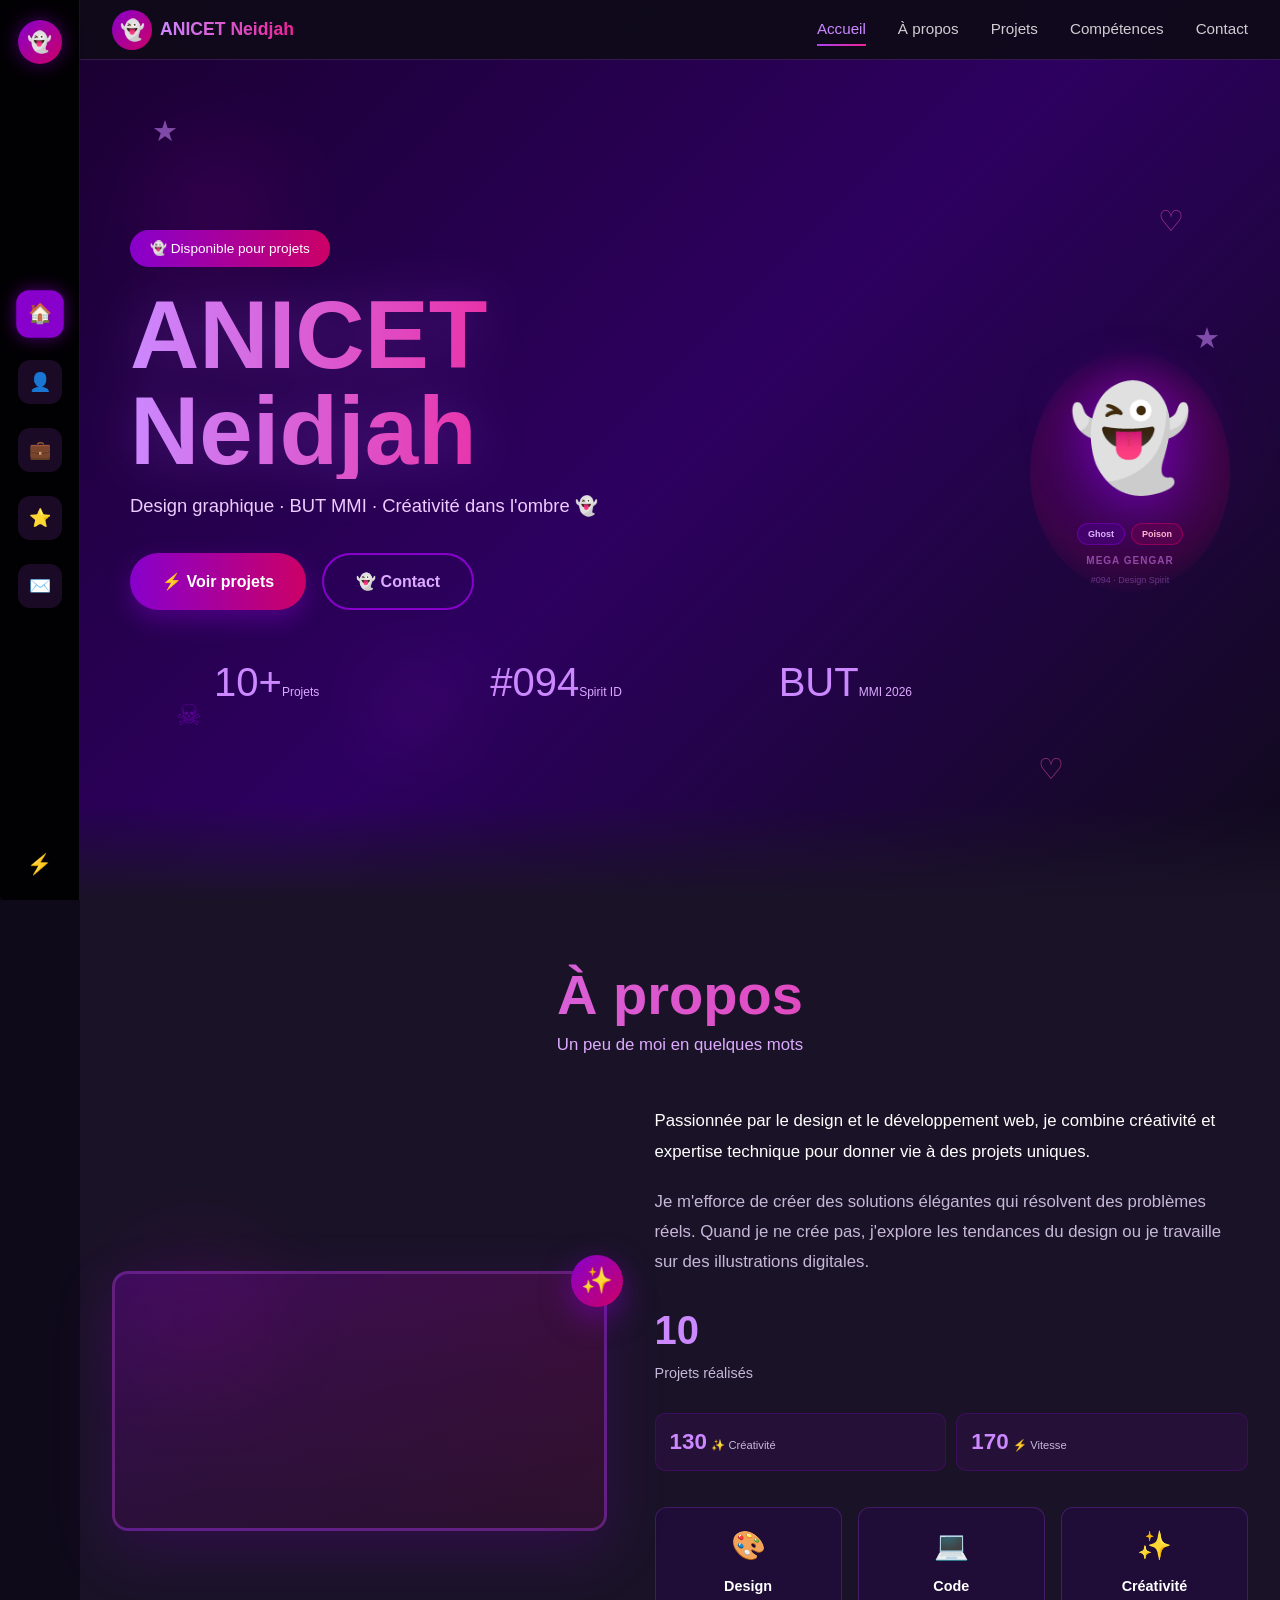
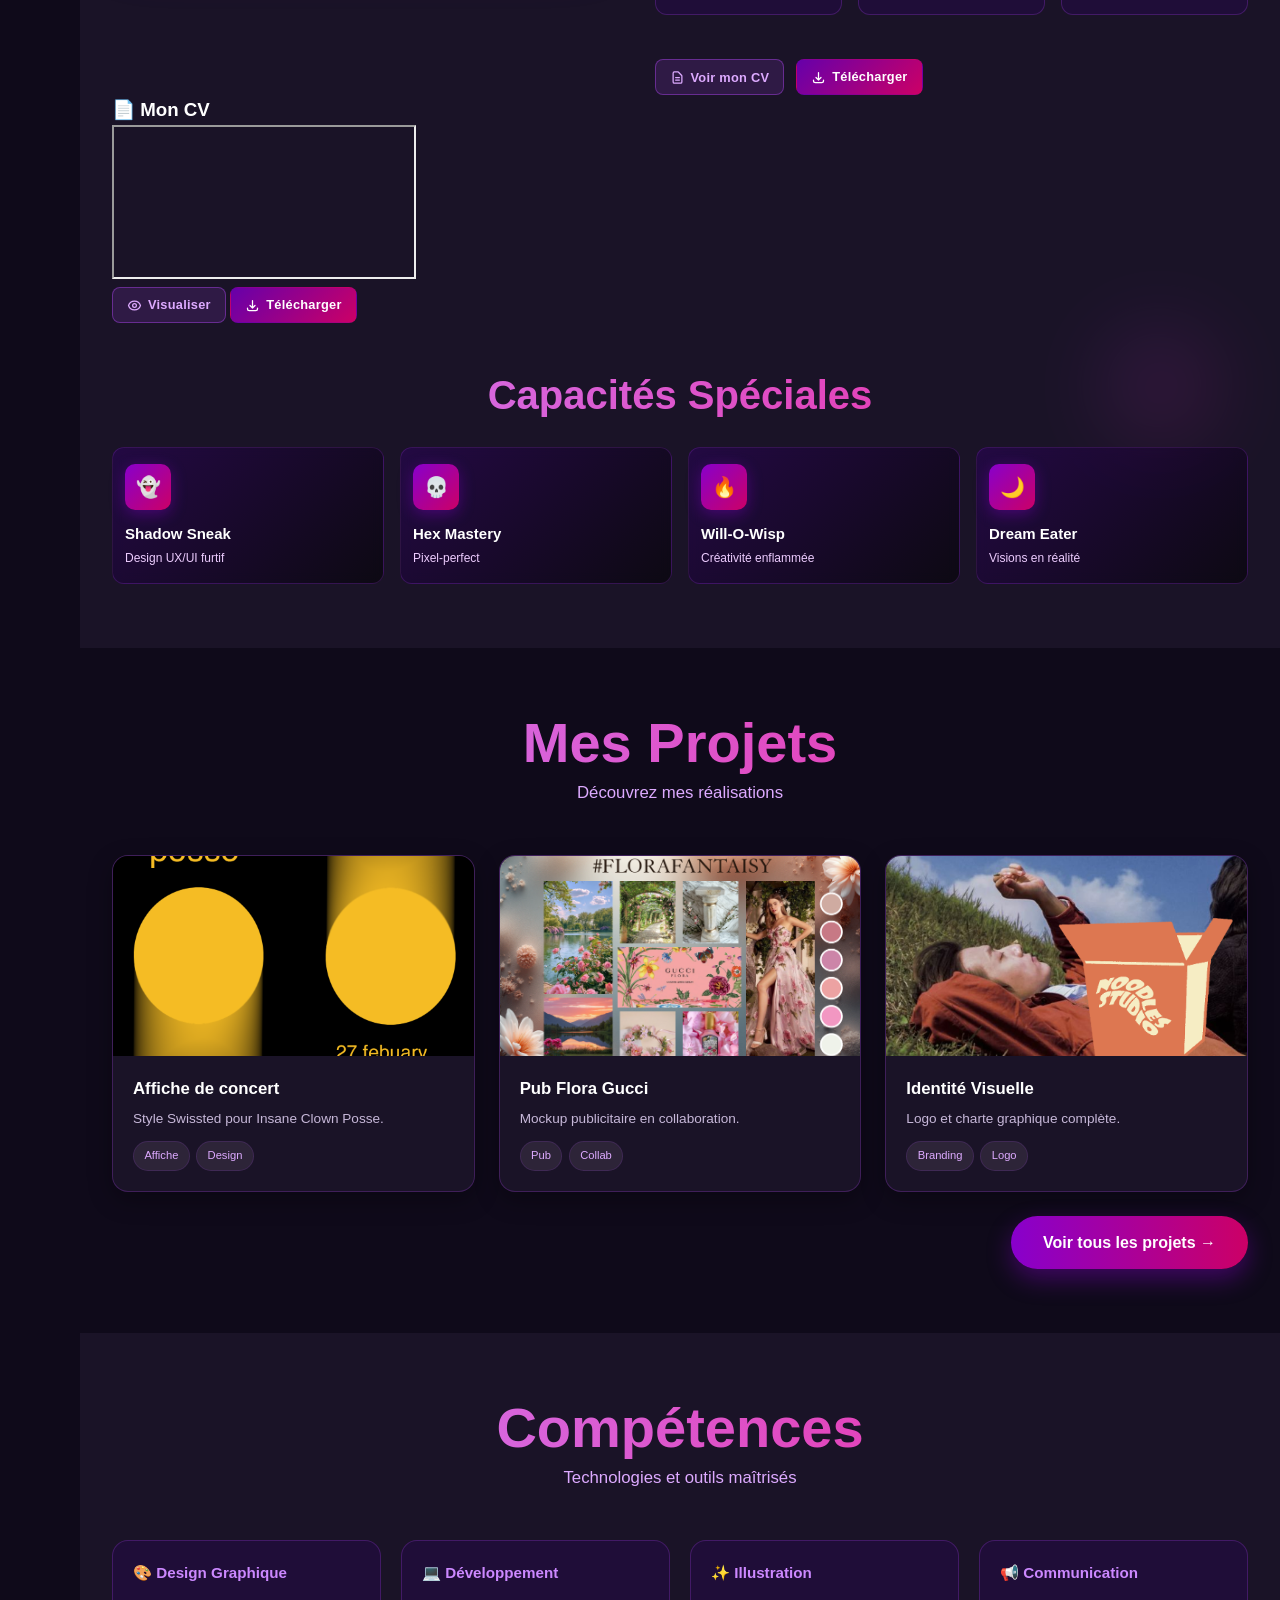
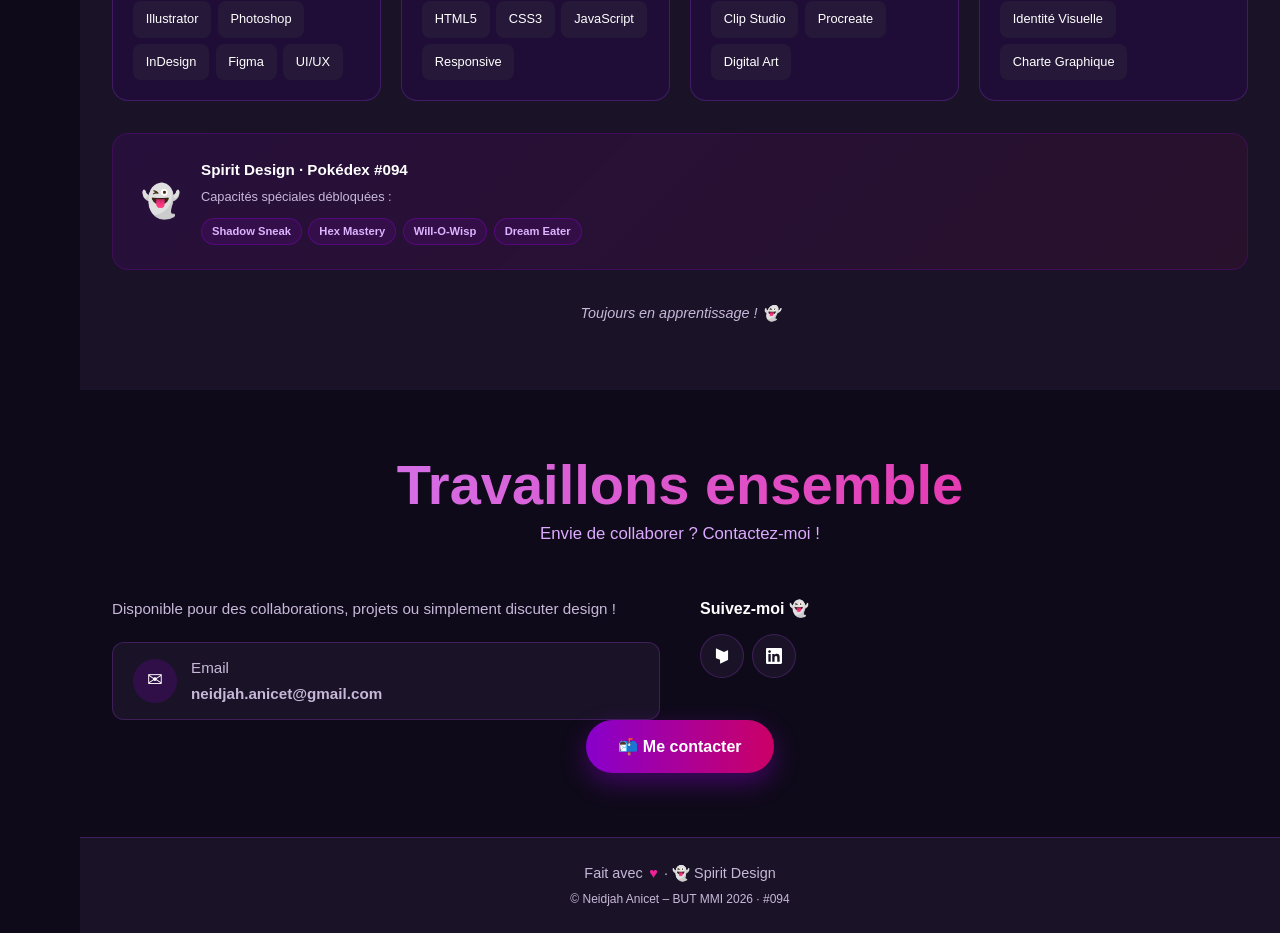
==== commit 9b901a55: "Change email format to plain text in contact info Updated email display format in contact section." ====
--- a/index.html
+++ b/index.html
@@ -333,12 +333,13 @@
       <div class="contact-grid">
         <div class="contact-info aos">
           <p>Disponible pour des collaborations, projets ou simplement discuter design !</p>
-          <div class="contact-email">
+        <div class="contact-email">
             <div class="email-icon">✉</div>
             <div>
               <p class="email-label">Email</p>
-              <p class="email-address"><a href="neidjah.anicet@gmail.com"</a></p>
+              <p class="email-address">neidjah.anicet@gmail.com</p>
             </div>
+          </div>
           </div>
           <div class="social-links">
             <h4>Suivez-moi 👻</h4>
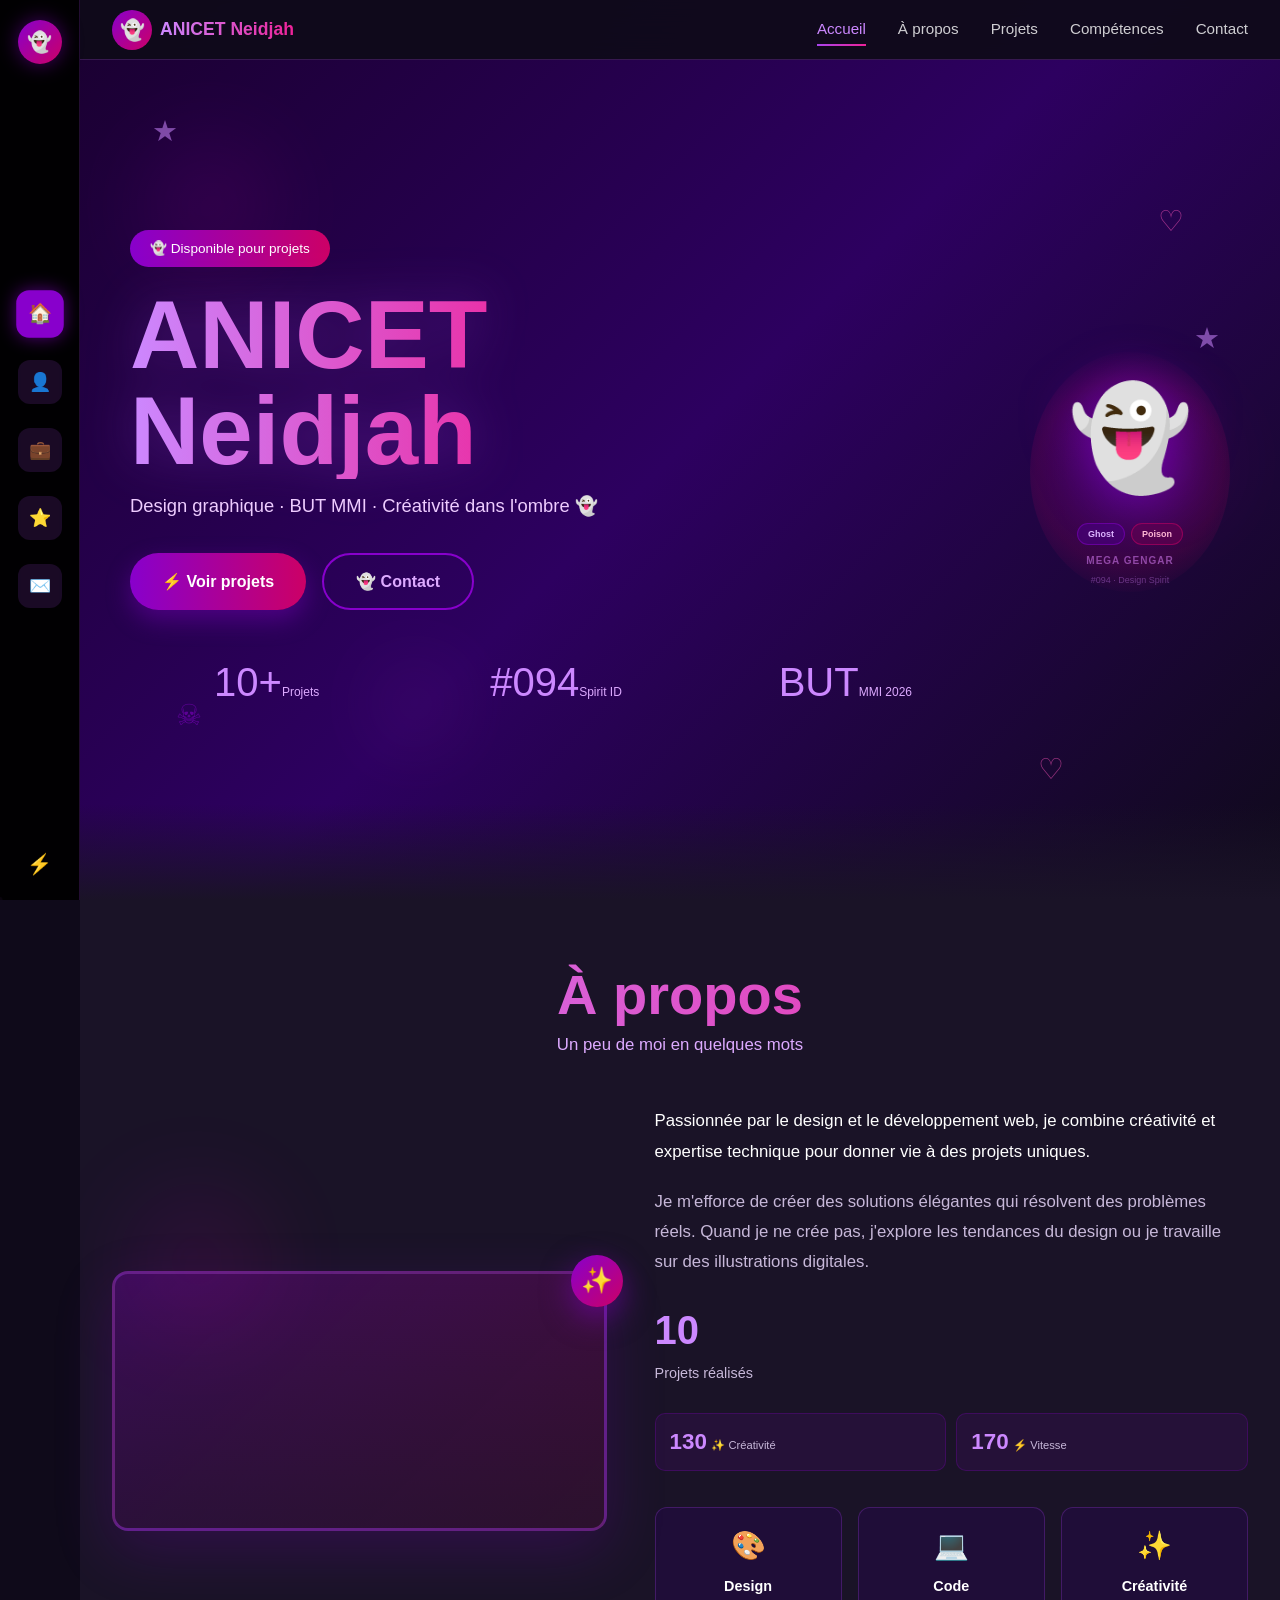
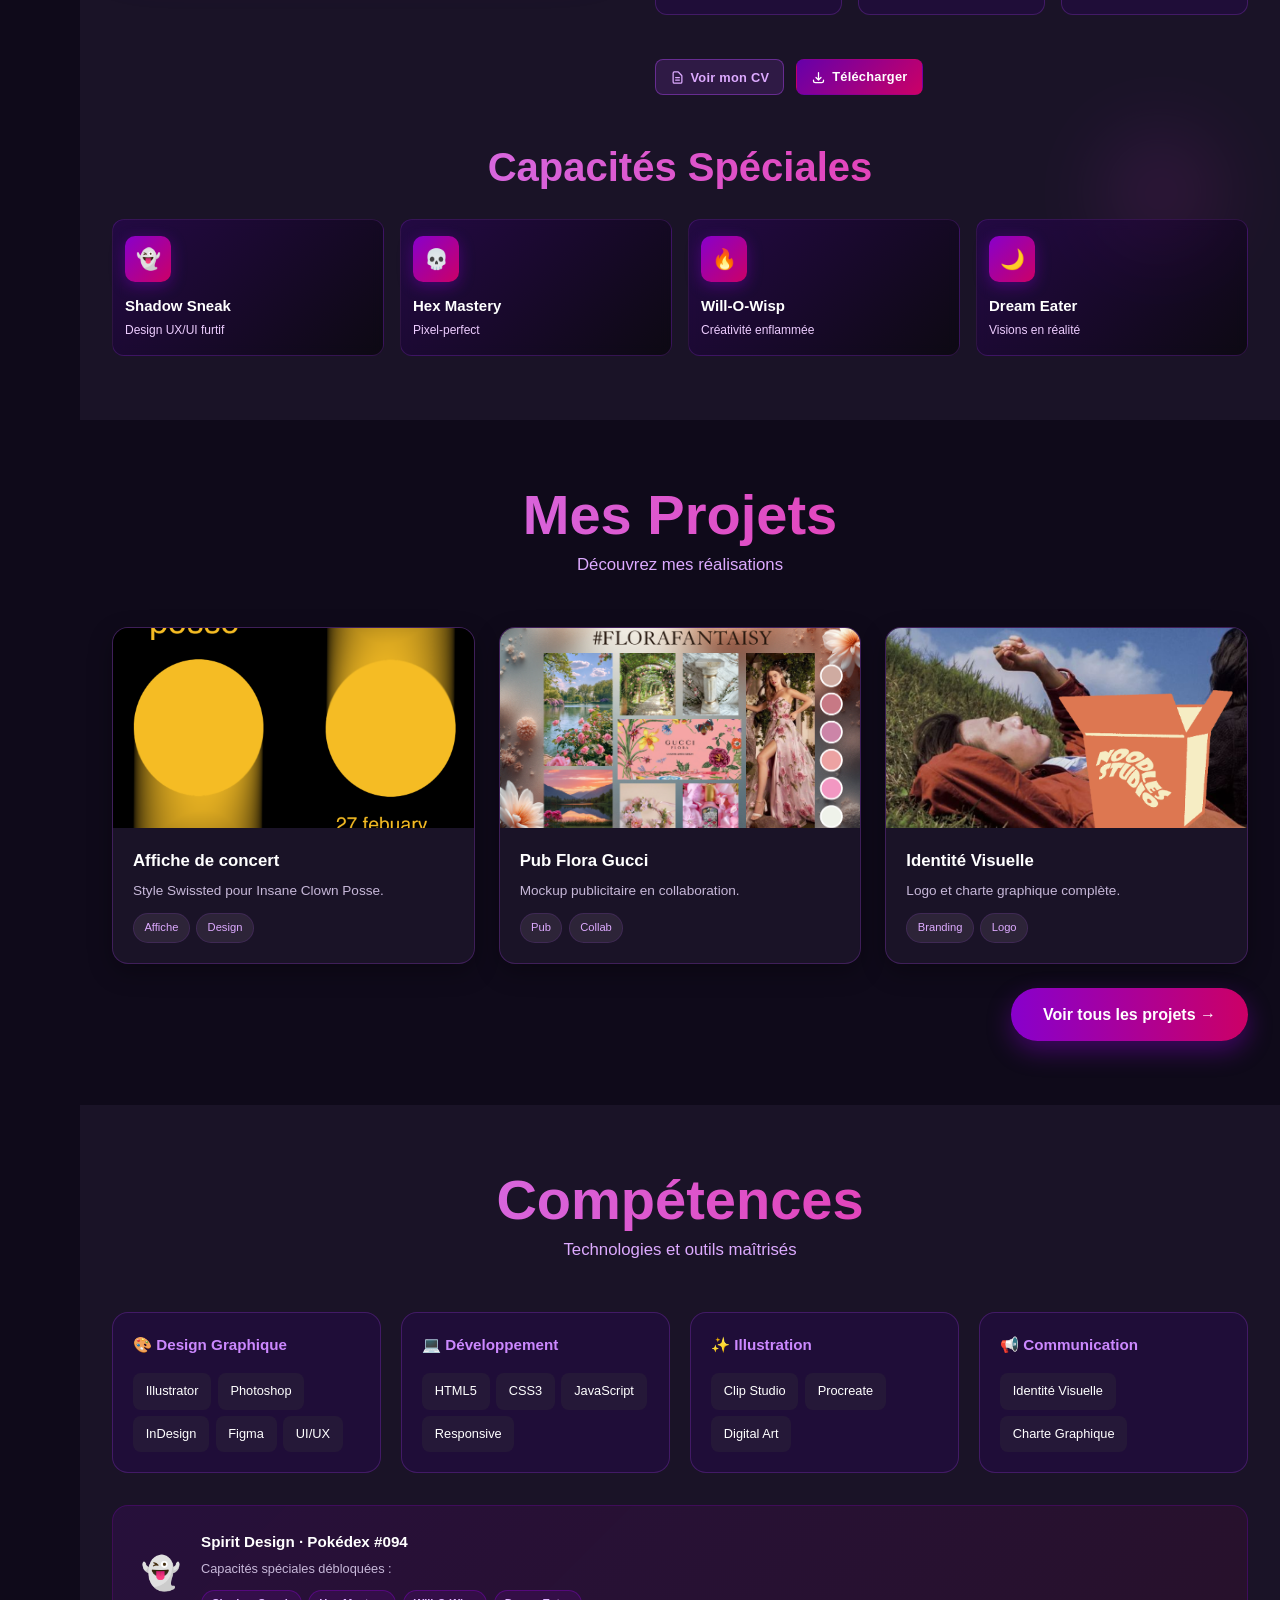
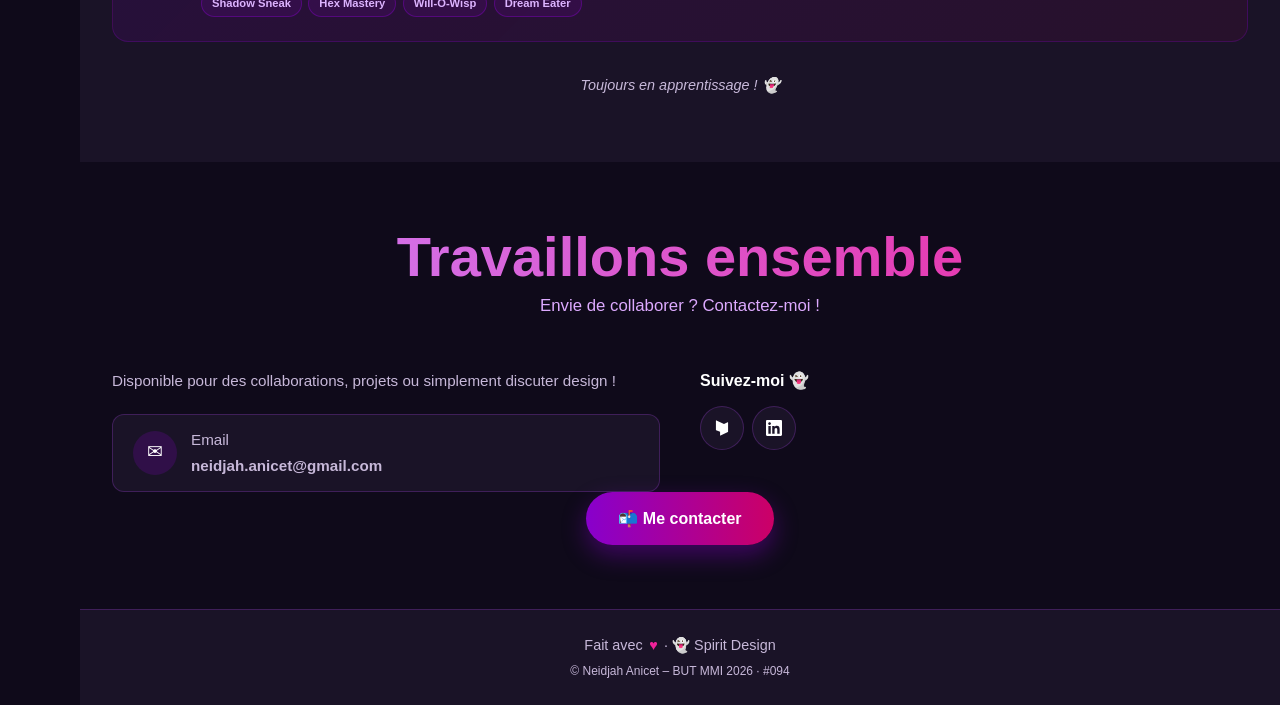
==== commit 02f2106f: "Delete CV section from index.html Removed CV section from the HTML file." ====
--- a/index.html
+++ b/index.html
@@ -183,29 +183,6 @@
           </div>
         </div>
       </div>
-
-      <!-- CV Section -->
-      <div class="cv-section aos">
-        <h3 class="cv-section-title">📄 Mon CV</h3>
-        <div class="cv-embed-wrapper">
-          <iframe
-            src="images/CV_ANICET_Neidjah.pdf"
-            class="cv-iframe"
-            title="CV Neidjah Anicet"
-          ></iframe>
-          <div class="cv-embed-actions">
-            <a href="images/CV_ANICET_Neidjah.pdf" target="_blank" class="cv-btn cv-btn-view">
-              <svg width="15" height="15" fill="none" stroke="currentColor" viewBox="0 0 24 24"><path stroke-linecap="round" stroke-linejoin="round" stroke-width="2" d="M15 12a3 3 0 11-6 0 3 3 0 016 0z"/><path stroke-linecap="round" stroke-linejoin="round" stroke-width="2" d="M2.458 12C3.732 7.943 7.523 5 12 5c4.478 0 8.268 2.943 9.542 7-1.274 4.057-5.064 7-9.542 7-4.477 0-8.268-2.943-9.542-7z"/></svg>
-              Visualiser
-            </a>
-            <a href="images/CV_ANICET_Neidjah.pdf" download="CV_ANICET_Neidjah.pdf" class="cv-btn cv-btn-dl">
-              <svg width="15" height="15" fill="none" stroke="currentColor" viewBox="0 0 24 24"><path stroke-linecap="round" stroke-linejoin="round" stroke-width="2" d="M4 16v1a3 3 0 003 3h10a3 3 0 003-3v-1m-4-4l-4 4m0 0l-4-4m4 4V4"/></svg>
-              Télécharger
-            </a>
-          </div>
-        </div>
-      </div>
-
       <h3 class="moves-title aos">Capacités Spéciales</h3>
       <div class="moves-grid aos">
         <div class="move-card">
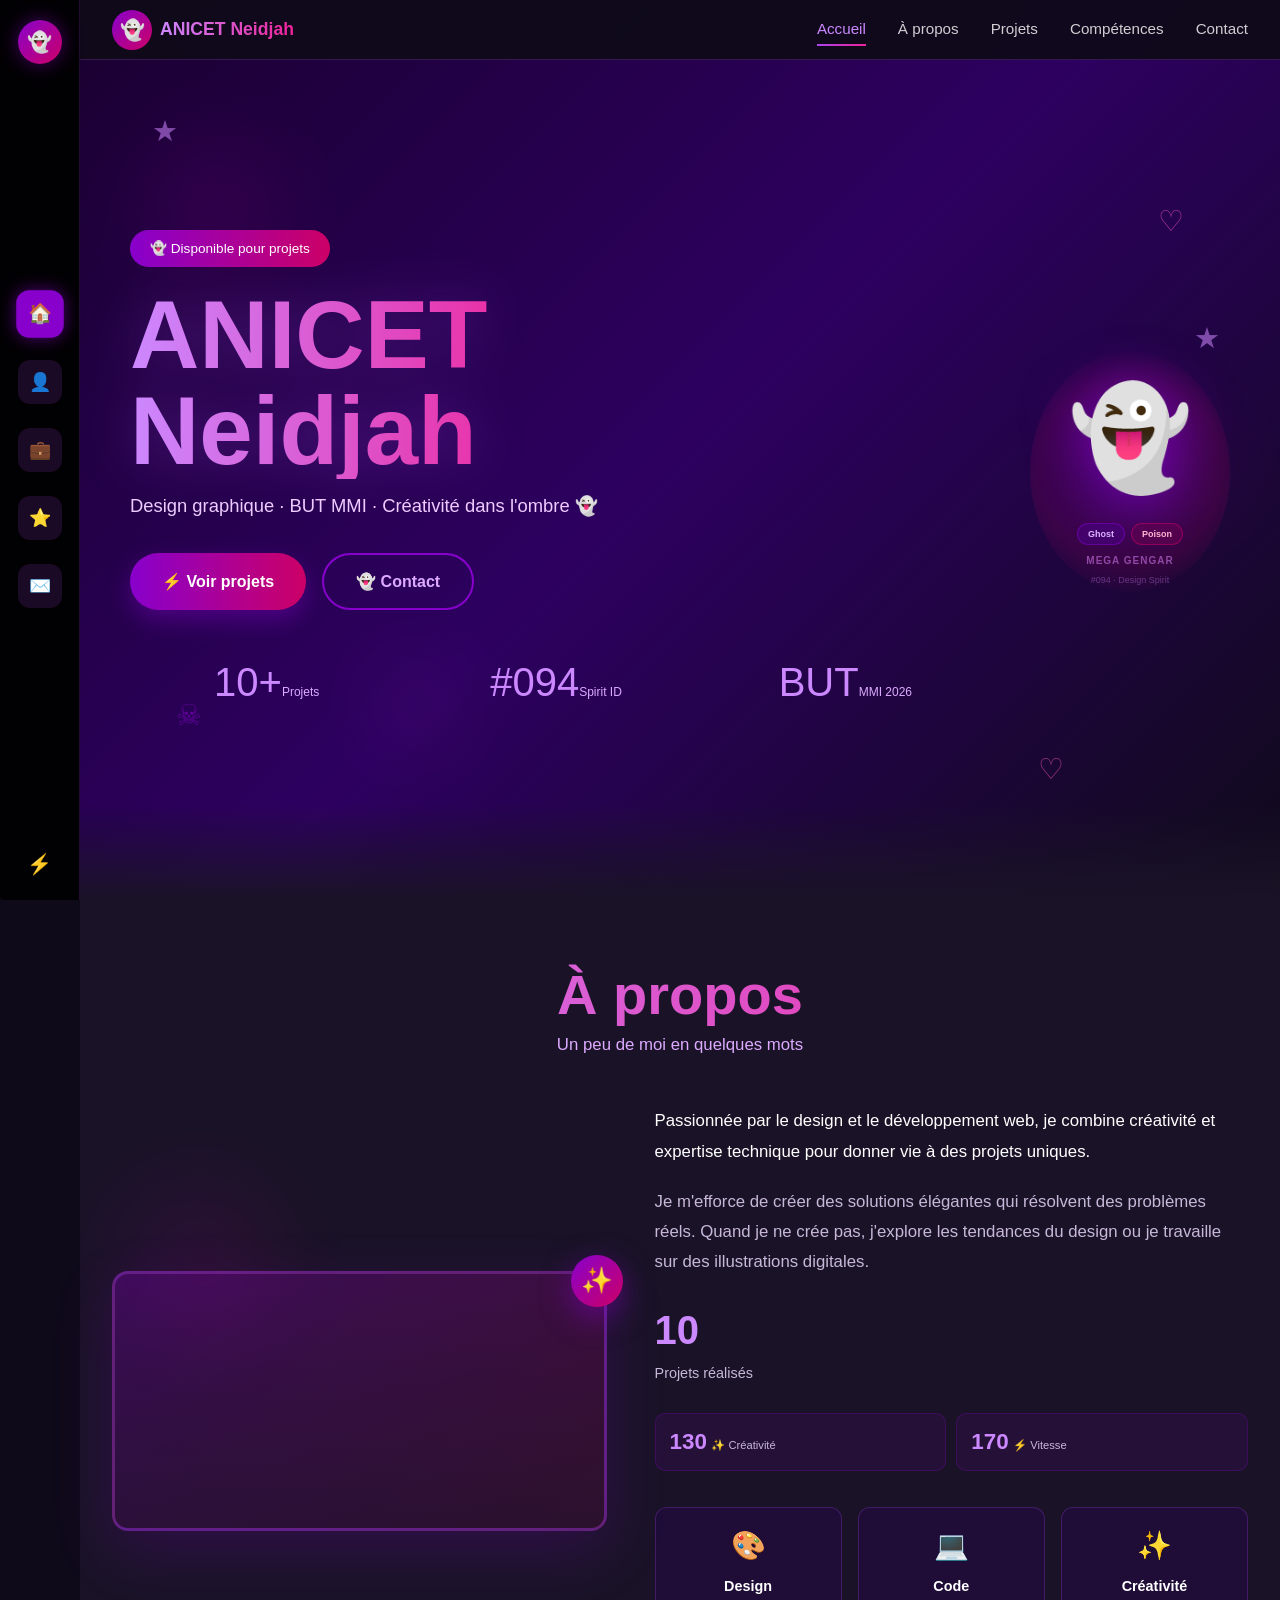
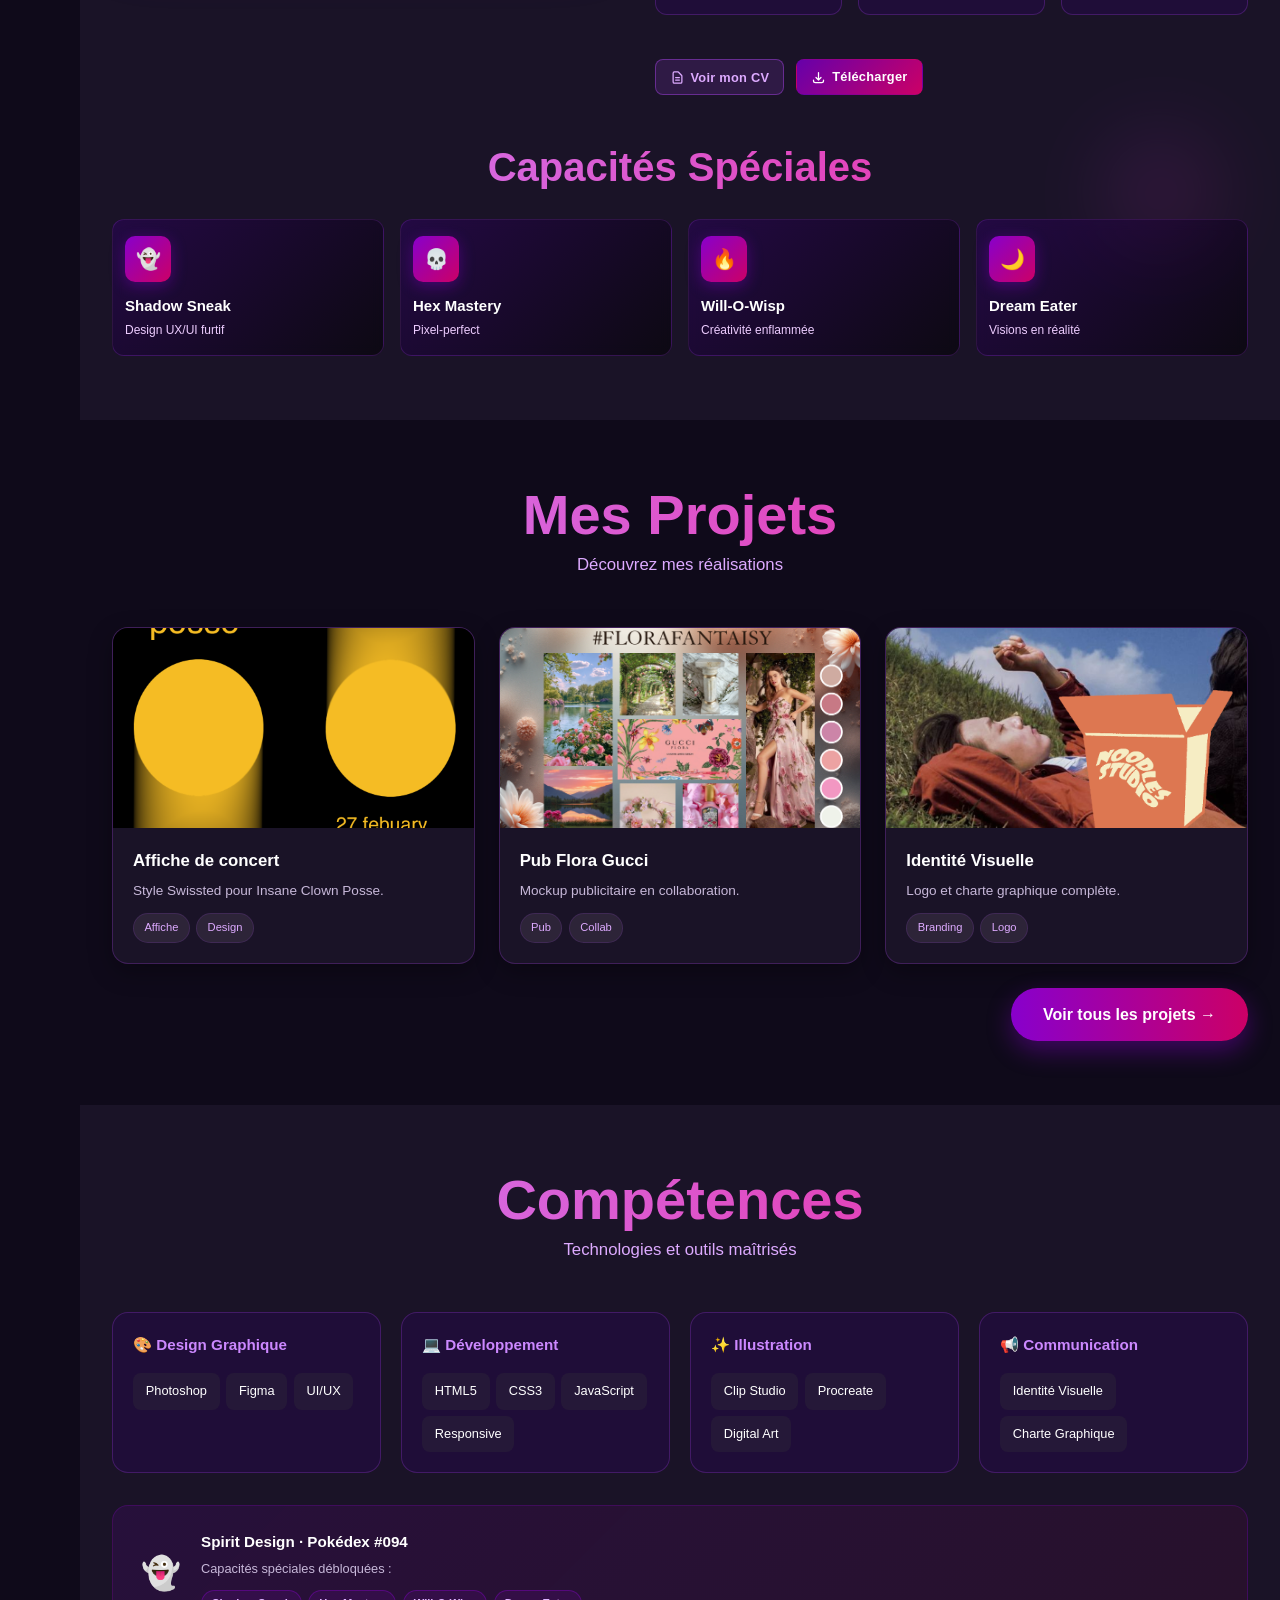
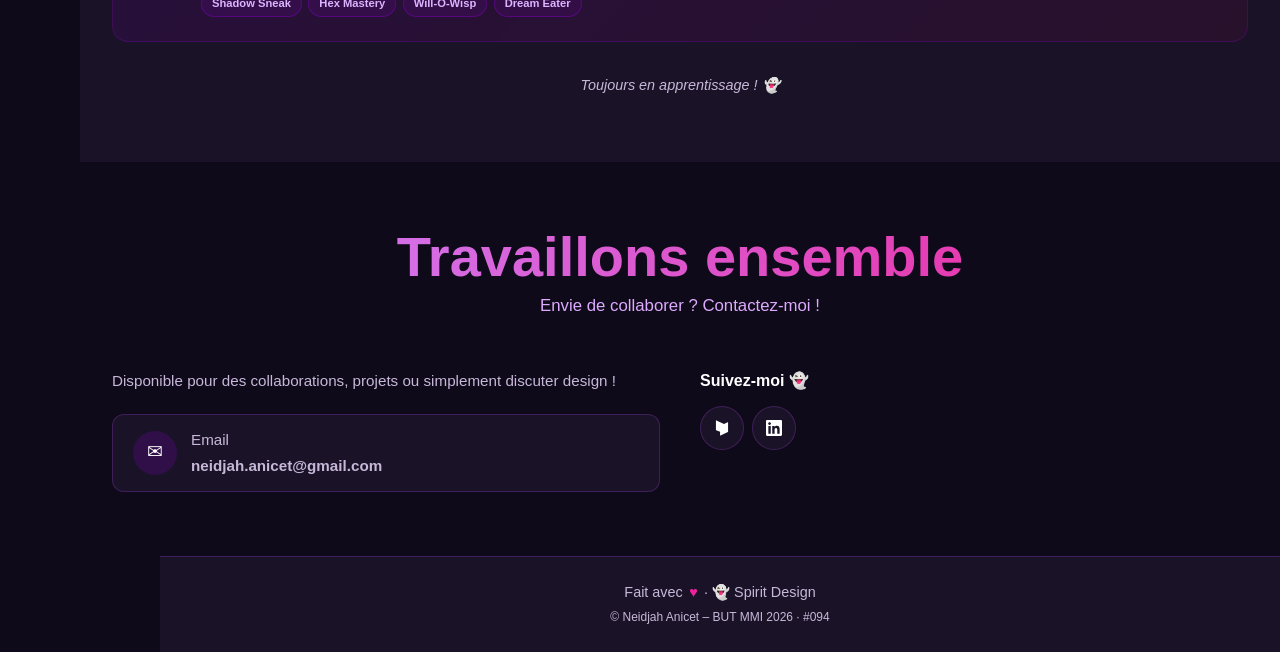
==== commit 4747f203: "Refactor skill tags and remove contact button Removed duplicate skill tags and a contact button." ====
--- a/index.html
+++ b/index.html
@@ -256,8 +256,8 @@
         <div class="skill-category aos">
           <h3 class="category-title">🎨 Design Graphique</h3>
           <div class="skill-tags">
-            <span class="skill-tag">Illustrator</span><span class="skill-tag">Photoshop</span>
-            <span class="skill-tag">InDesign</span><span class="skill-tag">Figma</span>
+            <span class="skill-tag">Photoshop</span>
+            <span class="skill-tag">Figma</span>
             <span class="skill-tag">UI/UX</span>
           </div>
         </div>
@@ -331,11 +331,8 @@
           </div>
         </div>
         <div class="aos" style="display:flex;align-items:center;justify-content:center;">
-          <a href="contact.html" target="_self" class="btn btn-primary">📬 Me contacter</a>
-        </div>
-      </div>
-    </div>
-  </section>
+        </div>
+      </div>
 
   <footer class="footer">
     <div class="container">
@@ -376,5 +373,6 @@
   if (e.key === 'Escape') closeCVModal();
 });
 </script>
+  </div>
 </body>
 </html>
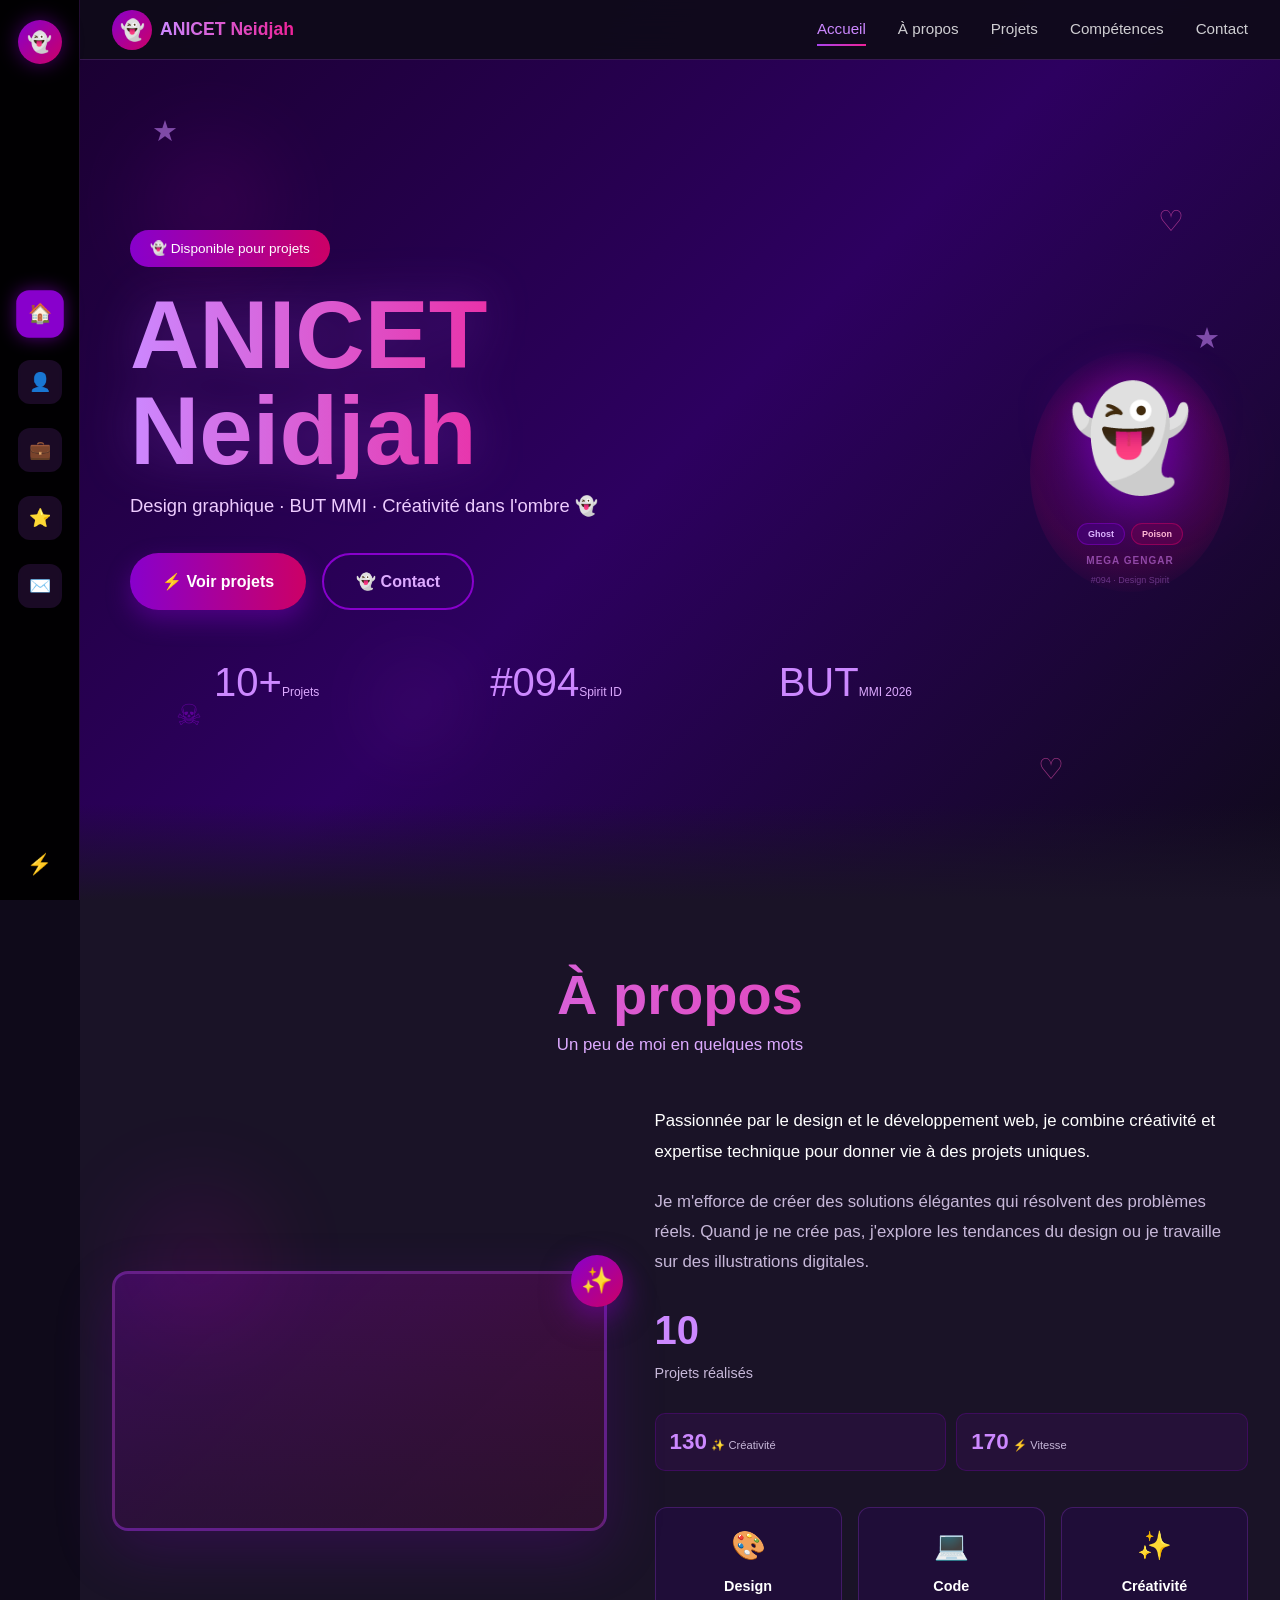
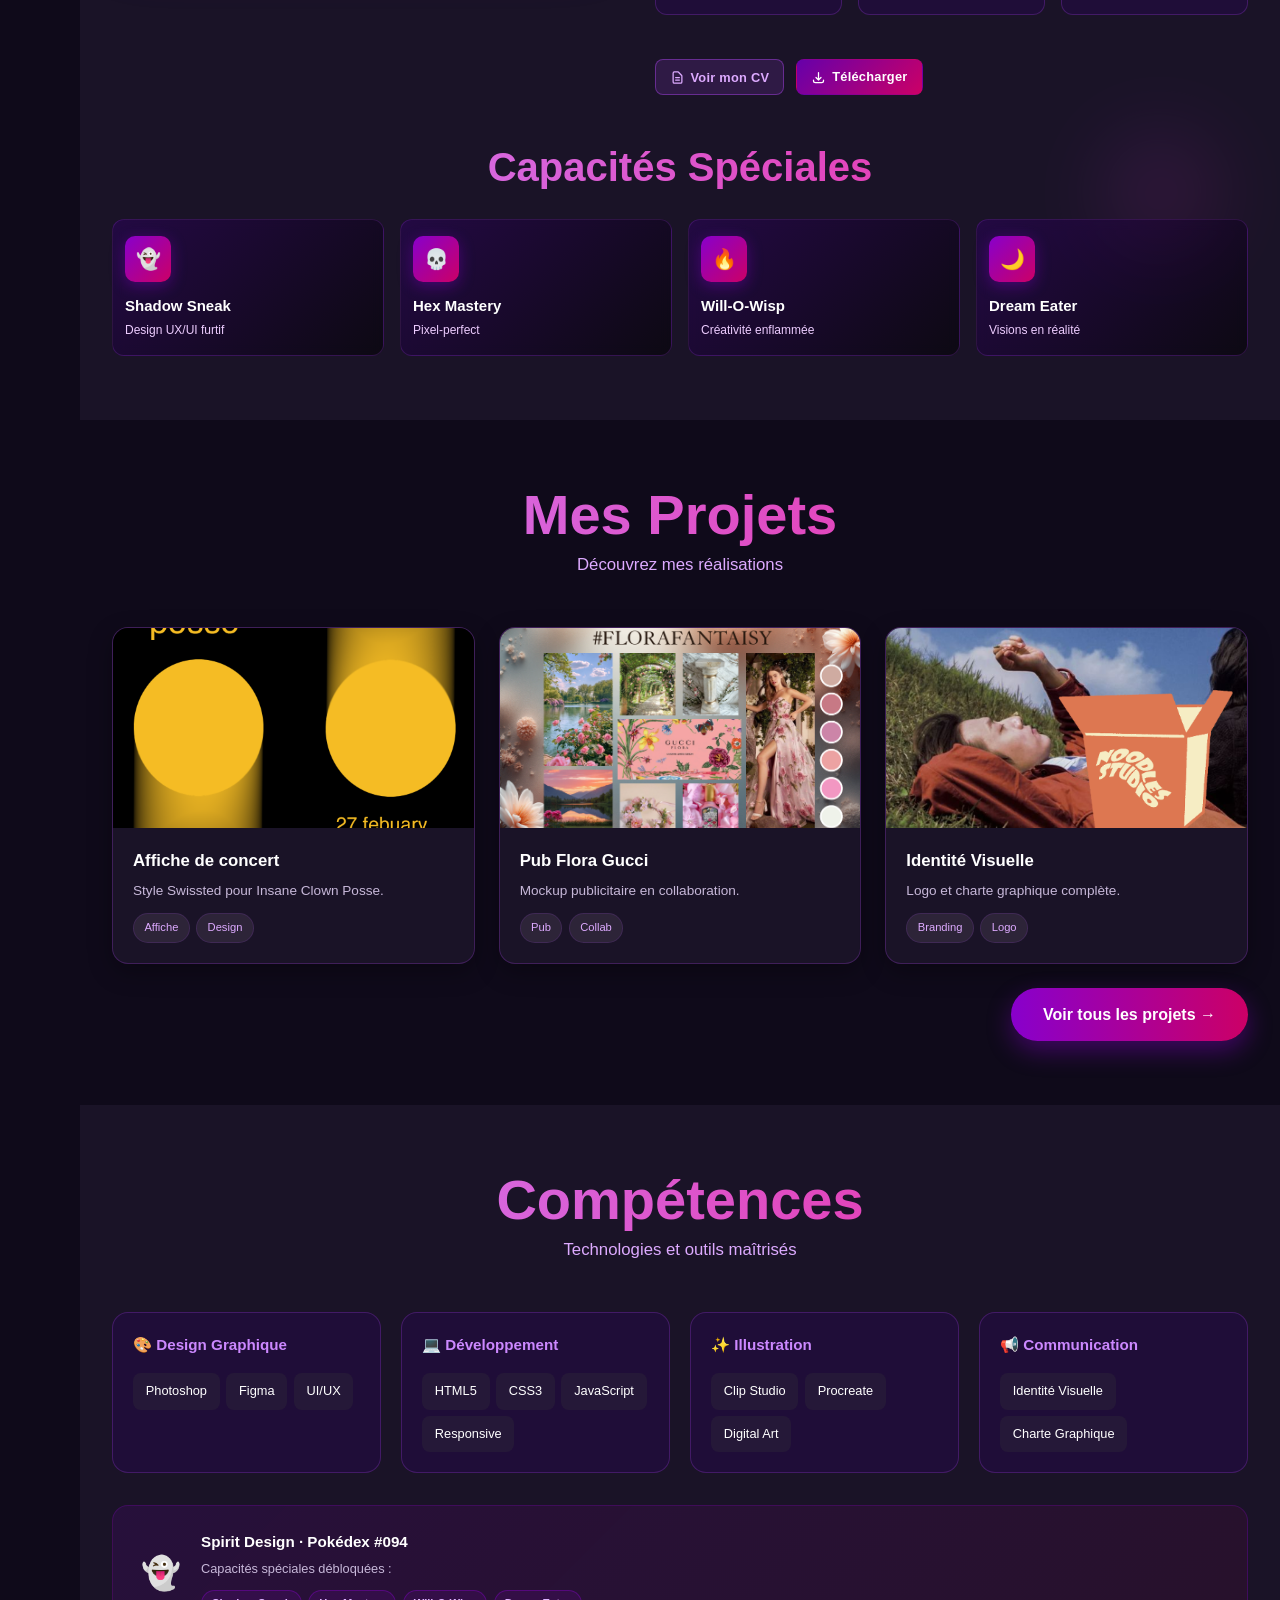
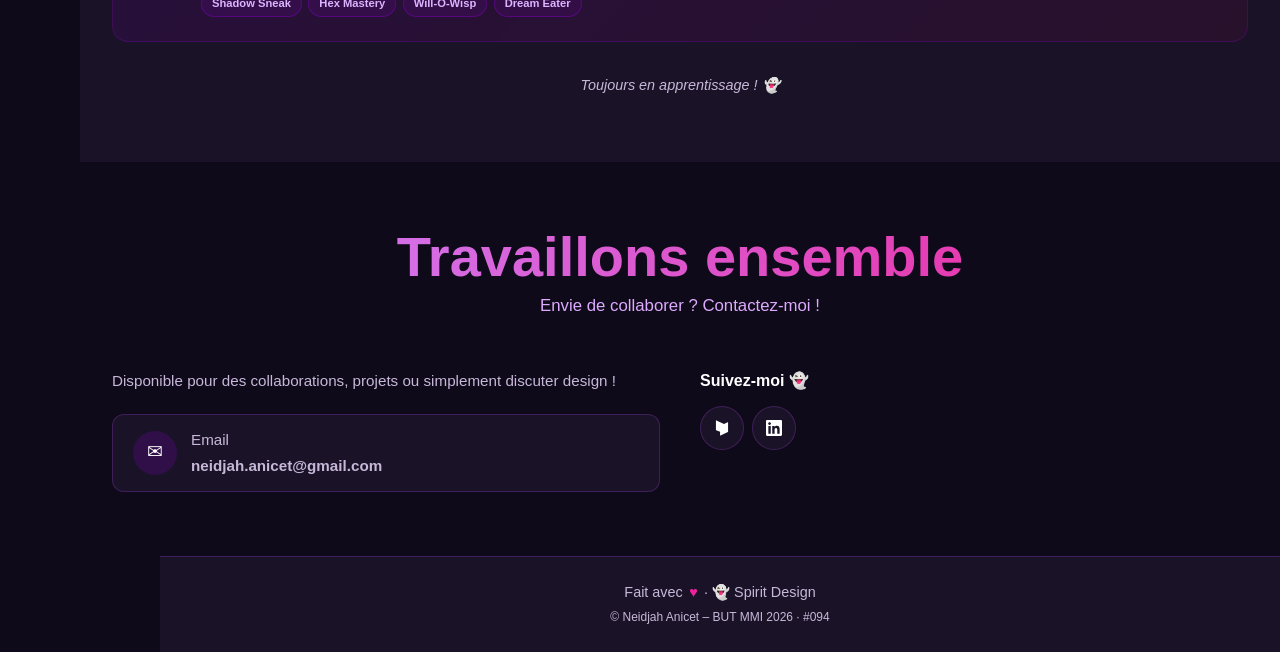
==== commit 4915b6e0: "Update index.html" ====
--- a/index.html
+++ b/index.html
@@ -7,6 +7,7 @@
   <meta name="apple-mobile-web-app-capable" content="yes" />
   <meta name="apple-mobile-web-app-status-bar-style" content="black-translucent" />
   <title>ANICET Neidjah — Portfolio 👻</title>
+  <link rel="shortcut icon" href="👻">
   <link href="style.css" rel="stylesheet" />
 <base target="_blank">
 </head>
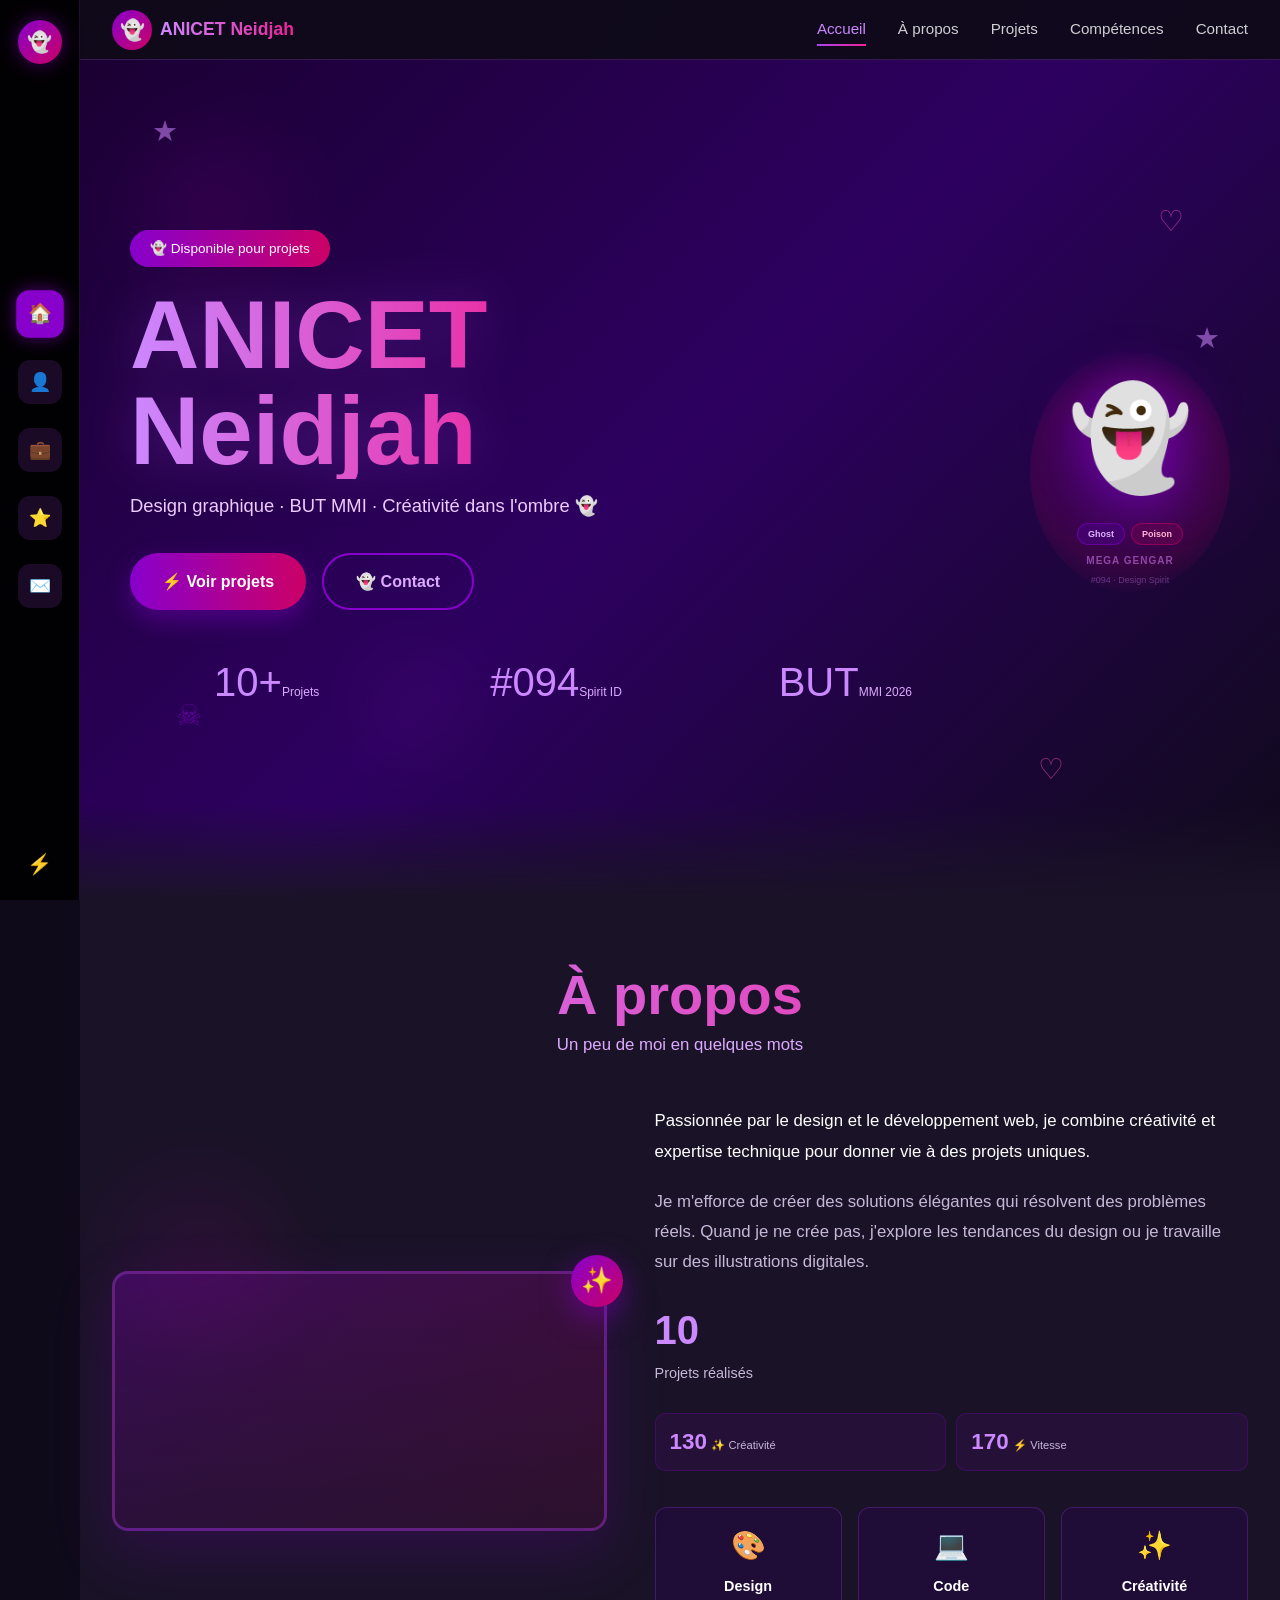
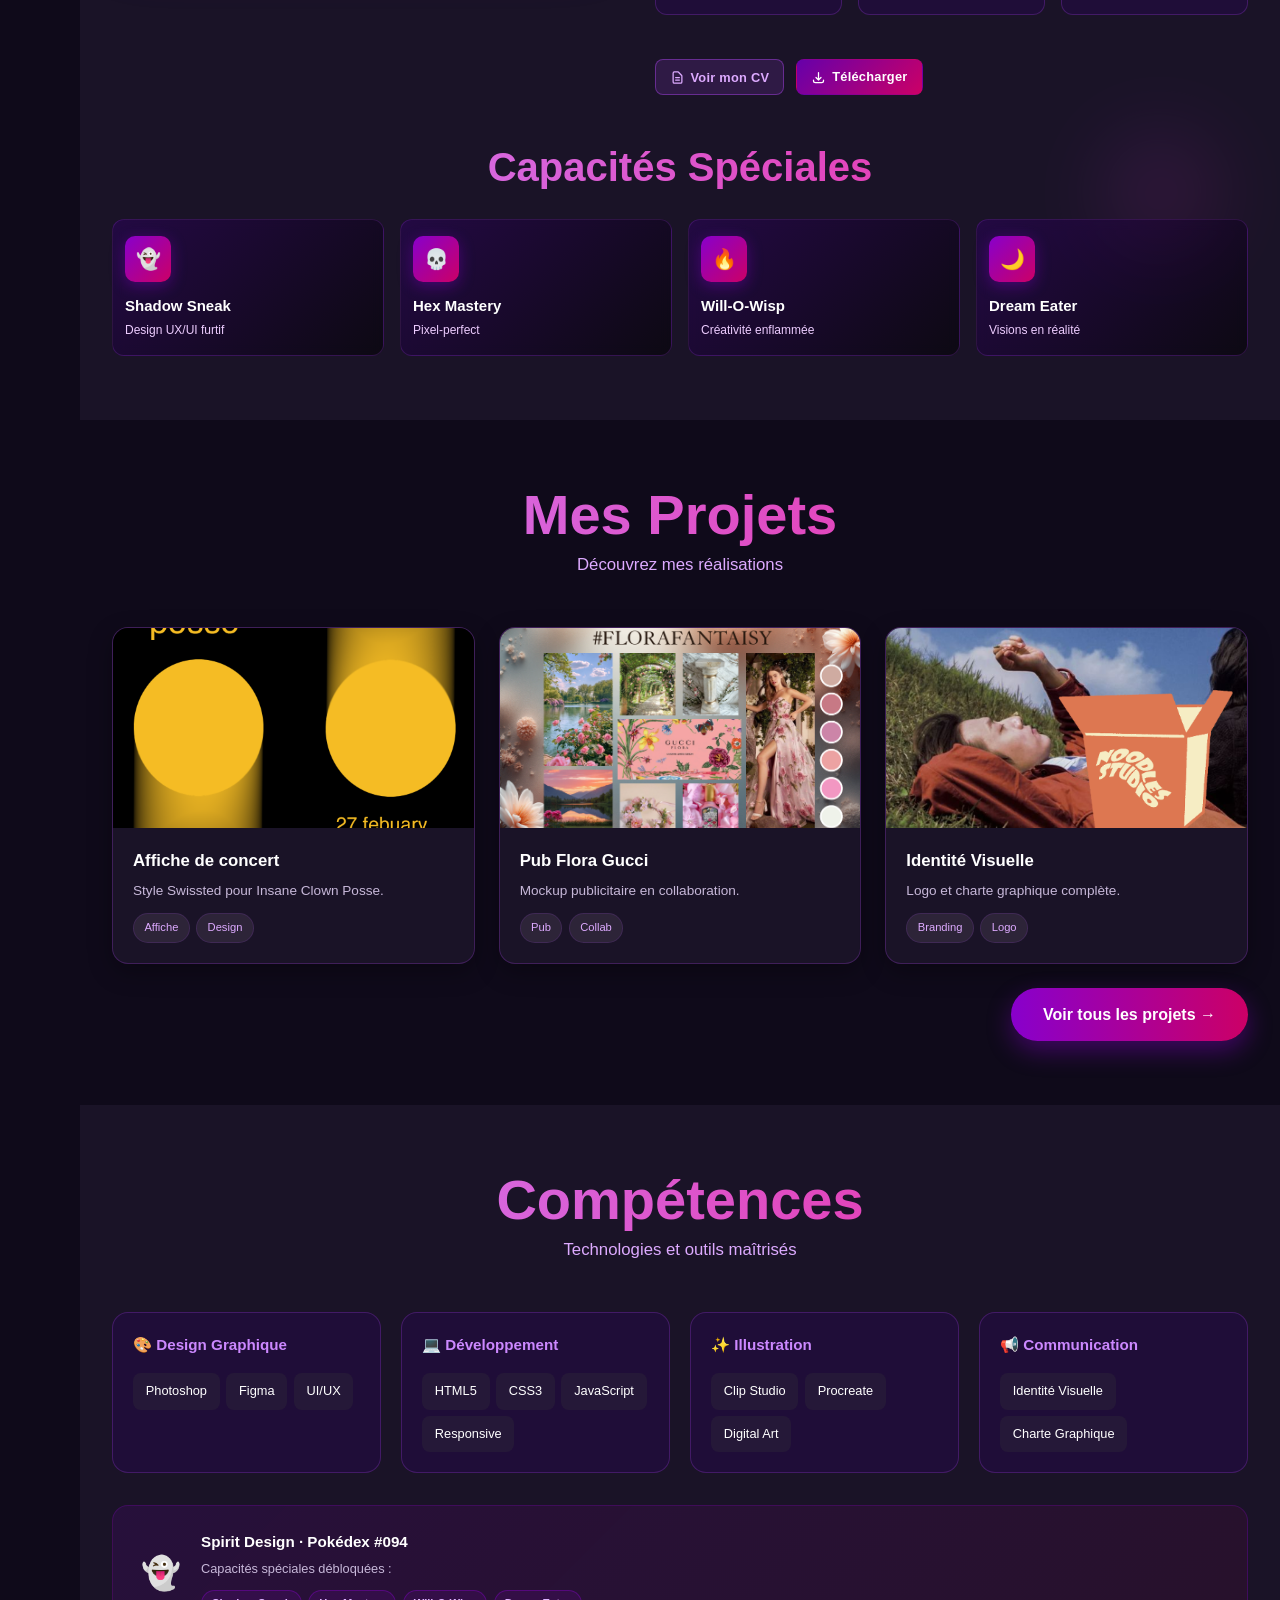
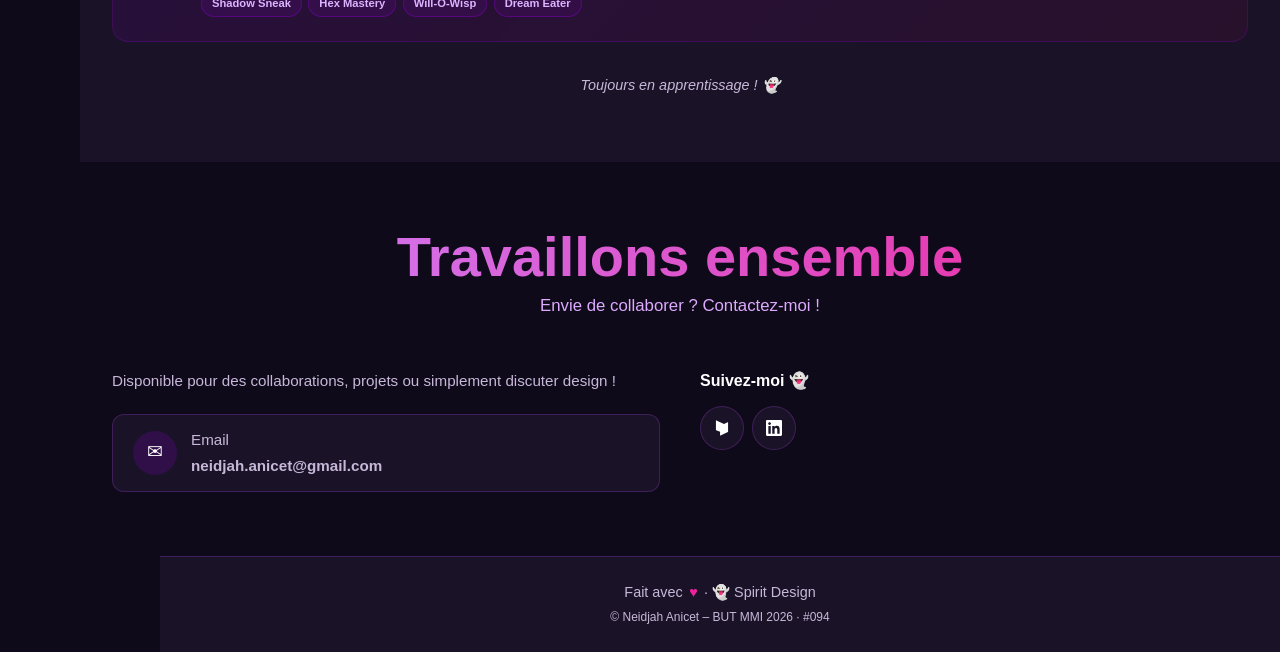
==== commit ba759016: "Change favicon to Gengar.png" ====
--- a/index.html
+++ b/index.html
@@ -7,7 +7,7 @@
   <meta name="apple-mobile-web-app-capable" content="yes" />
   <meta name="apple-mobile-web-app-status-bar-style" content="black-translucent" />
   <title>ANICET Neidjah — Portfolio 👻</title>
-  <link rel="shortcut icon" href="👻">
+  <link rel="shortcut icon" href="Gengar.png">
   <link href="style.css" rel="stylesheet" />
 <base target="_blank">
 </head>
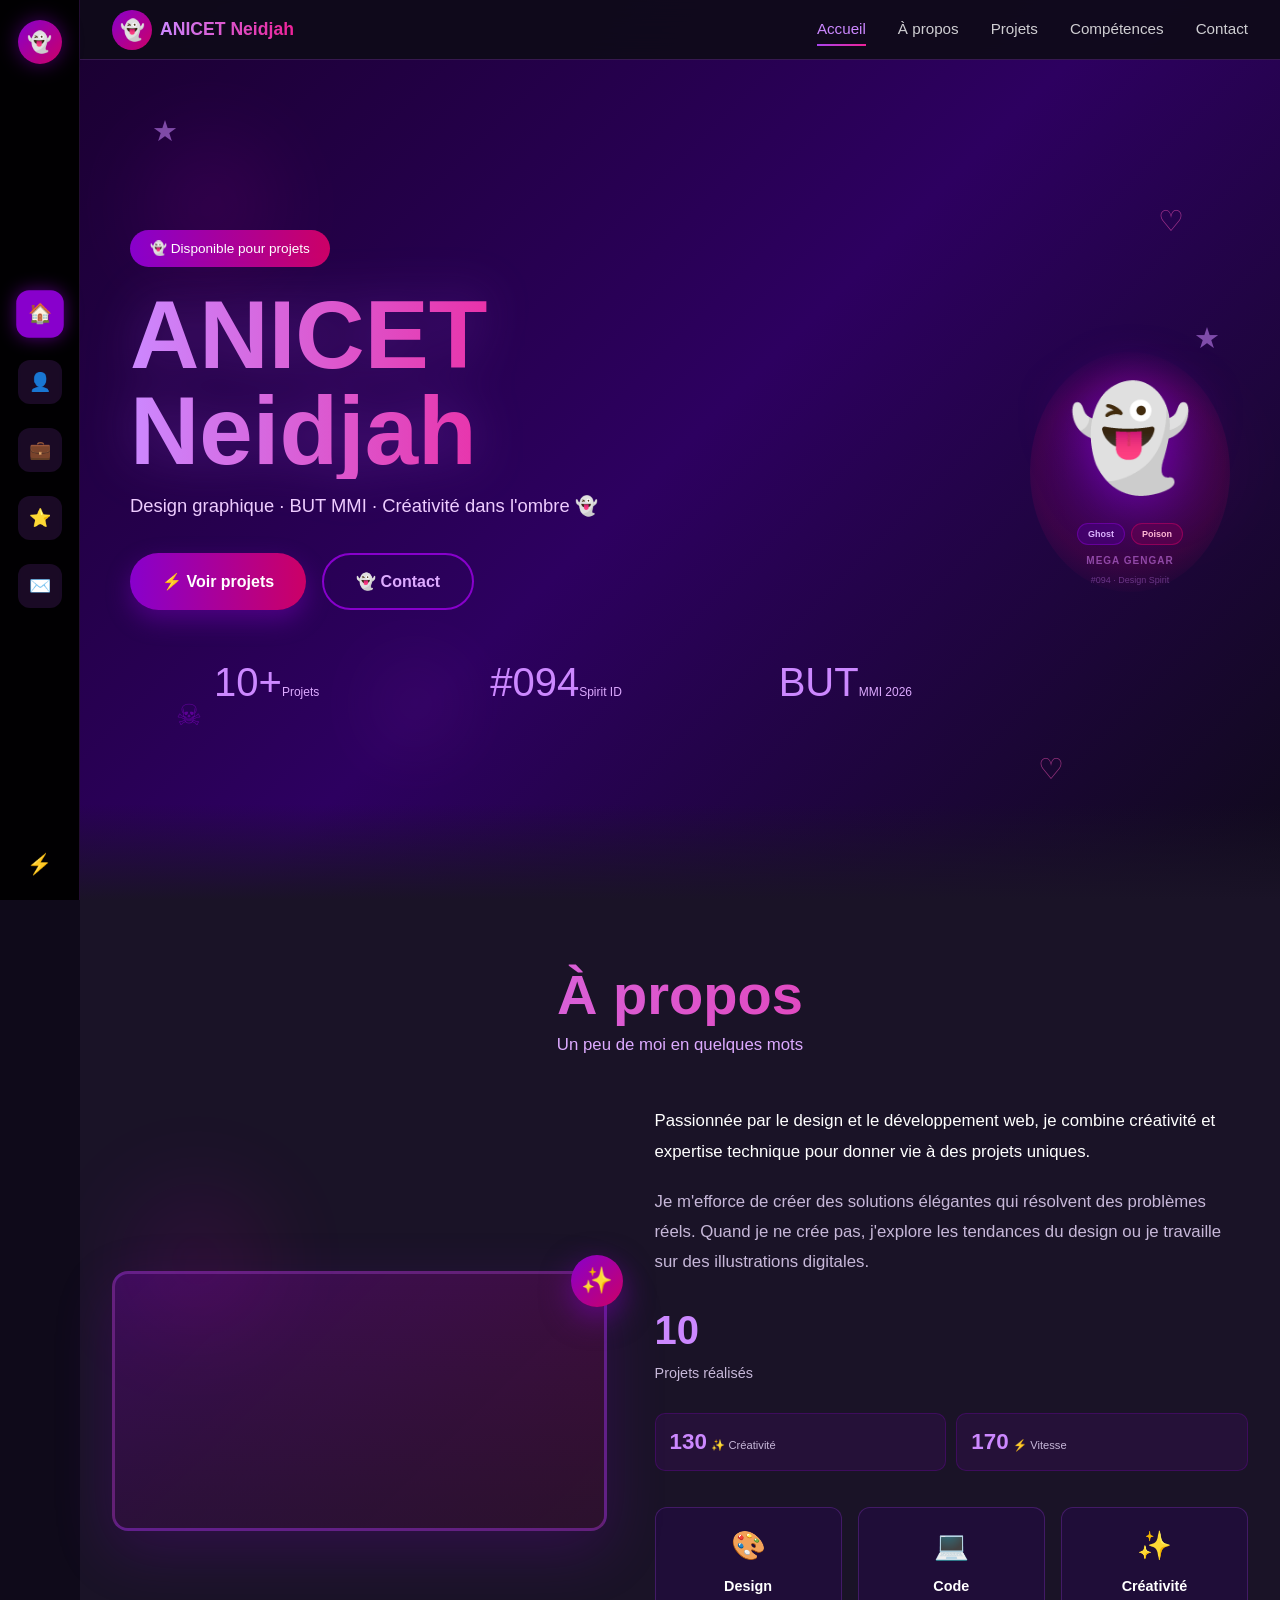
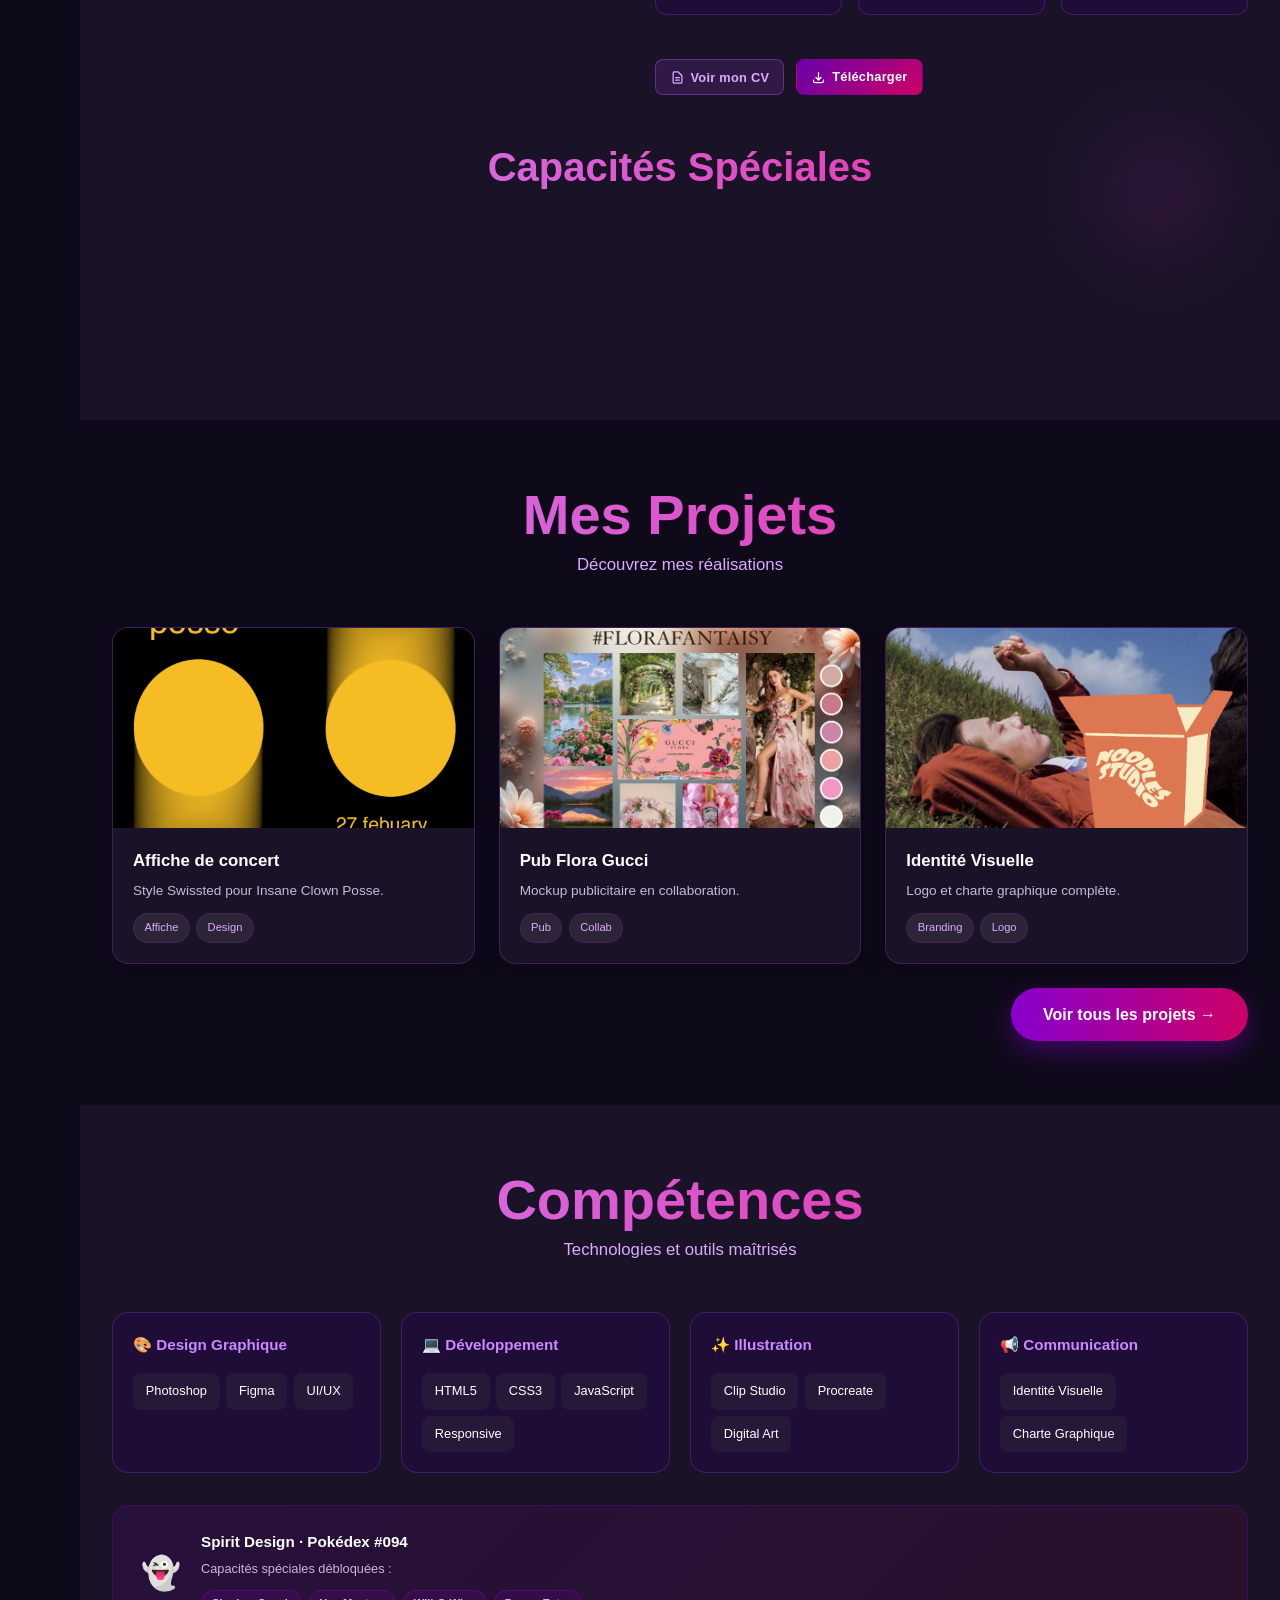
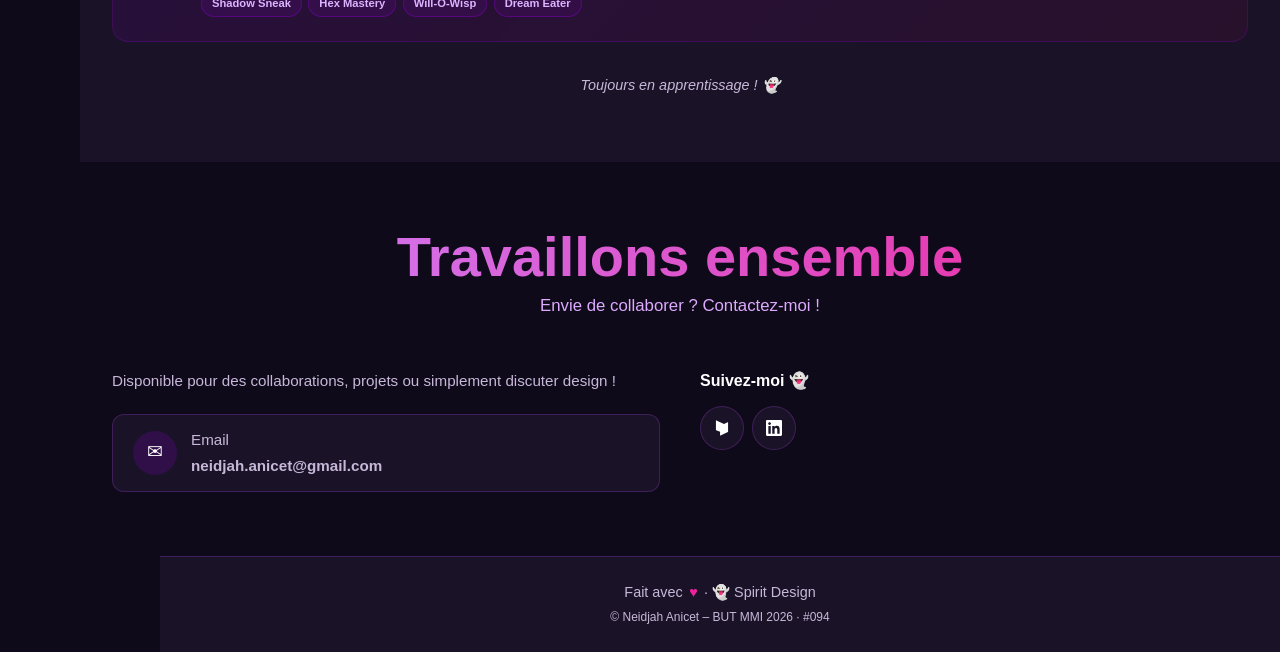
==== commit c175bc92: "Update favicon link to use Netmeeting image" ====
--- a/index.html
+++ b/index.html
@@ -7,8 +7,8 @@
   <meta name="apple-mobile-web-app-capable" content="yes" />
   <meta name="apple-mobile-web-app-status-bar-style" content="black-translucent" />
   <title>ANICET Neidjah — Portfolio 👻</title>
-  <link rel="shortcut icon" href="Gengar.png">
   <link href="style.css" rel="stylesheet" />
+  <link rel="shortcut icon" href="images/Netmeeting.png">
 <base target="_blank">
 </head>
 <body>
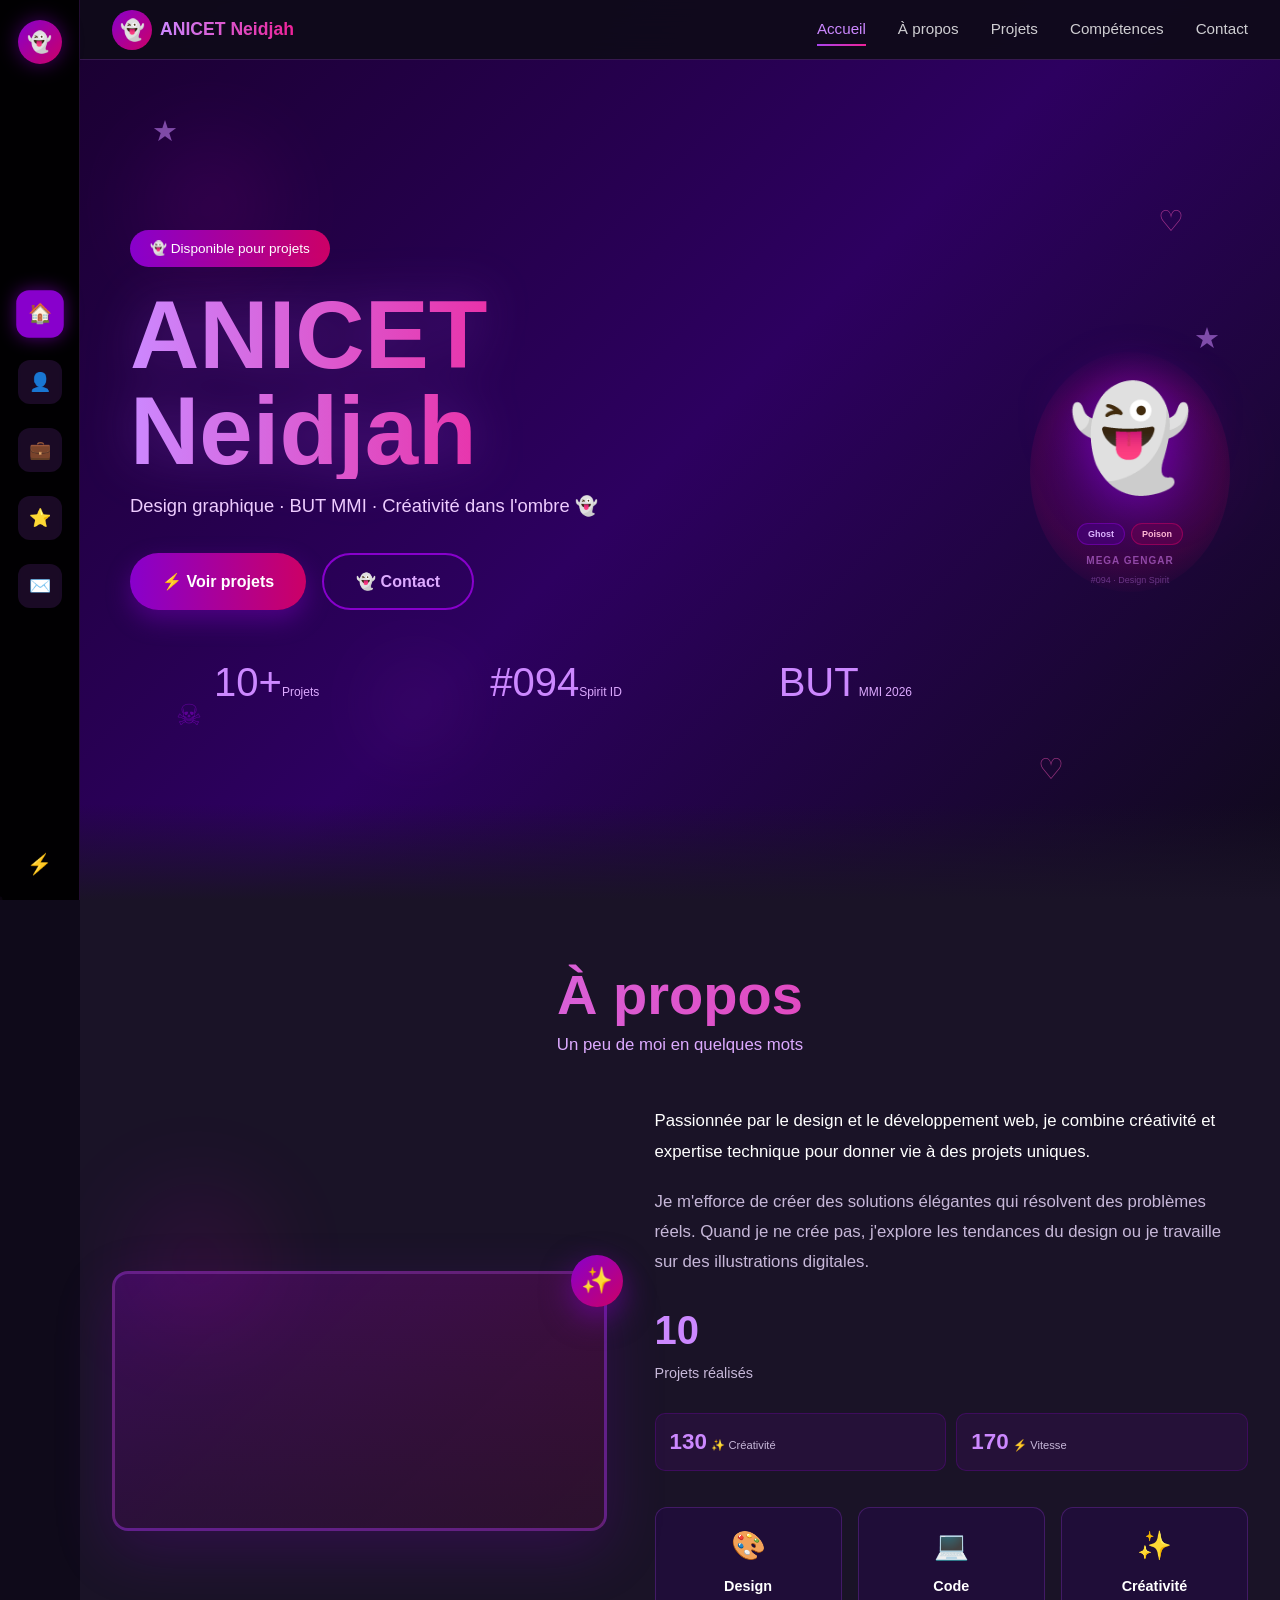
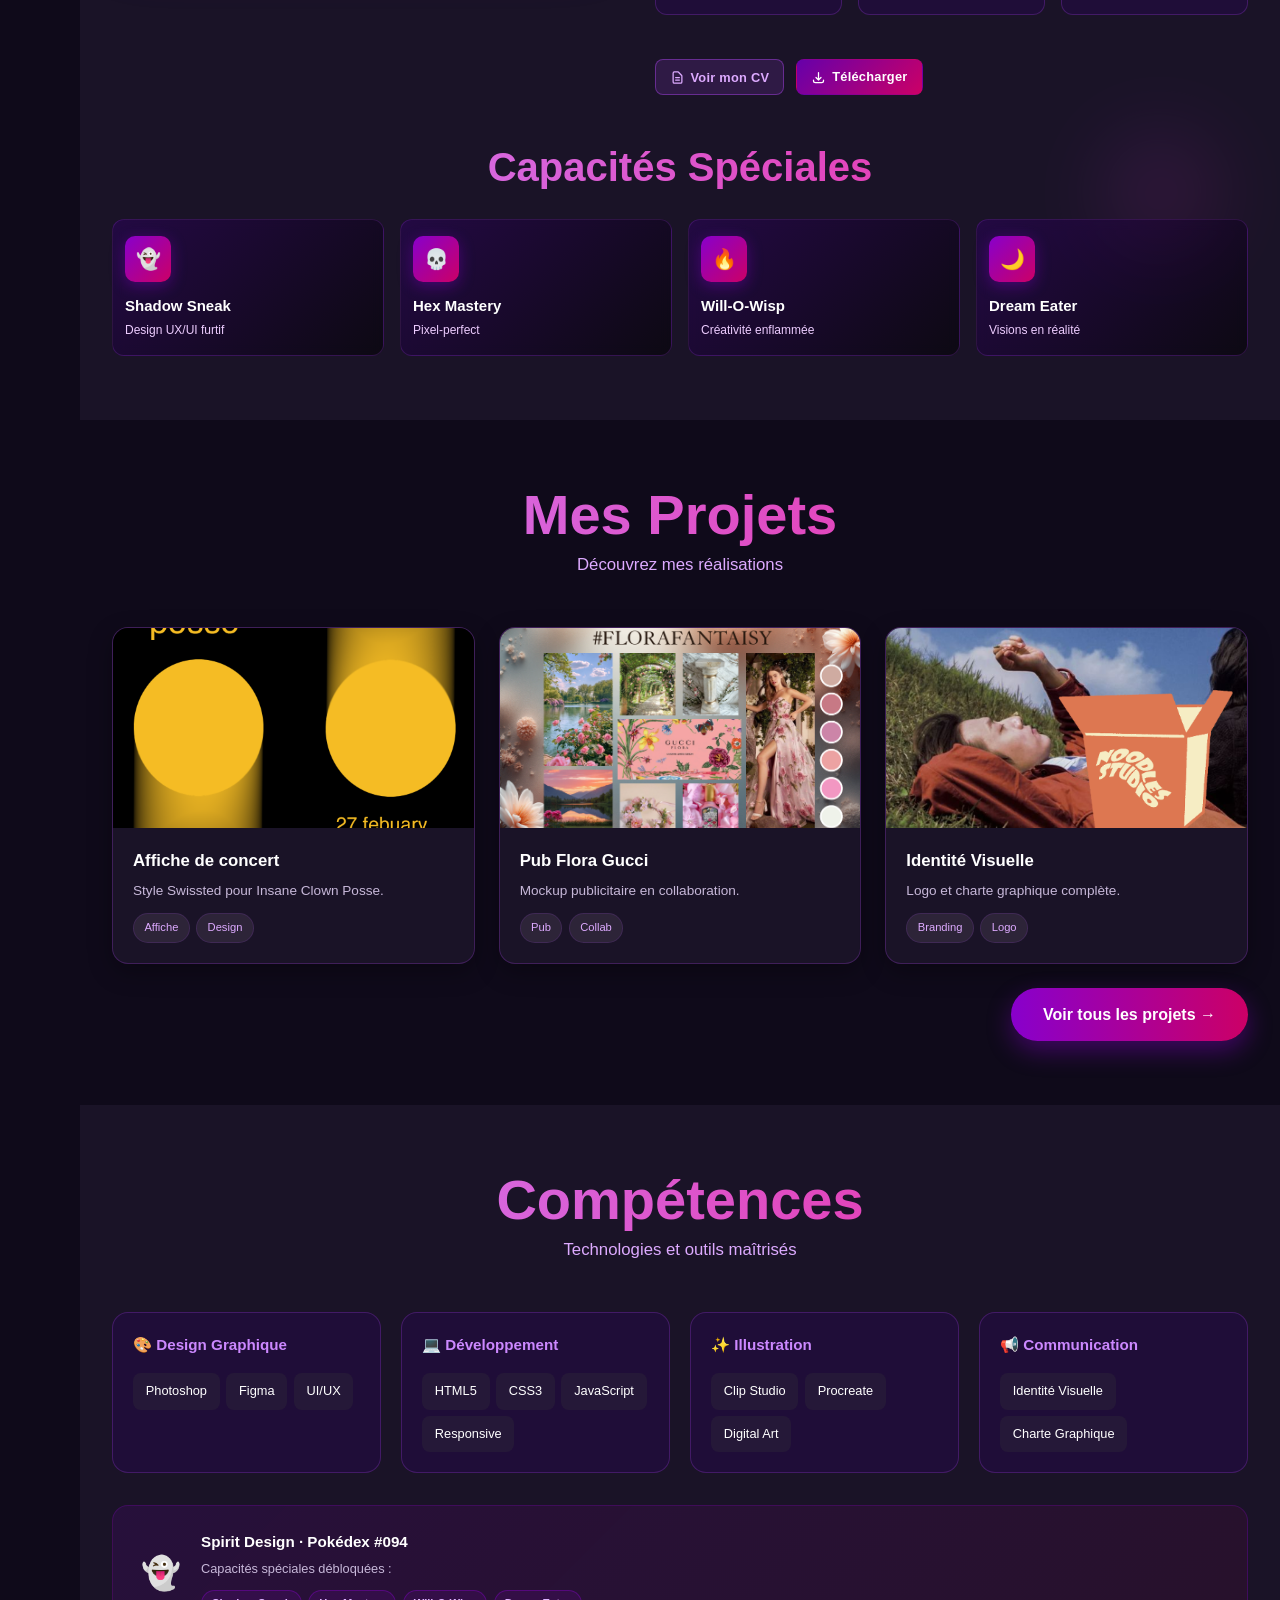
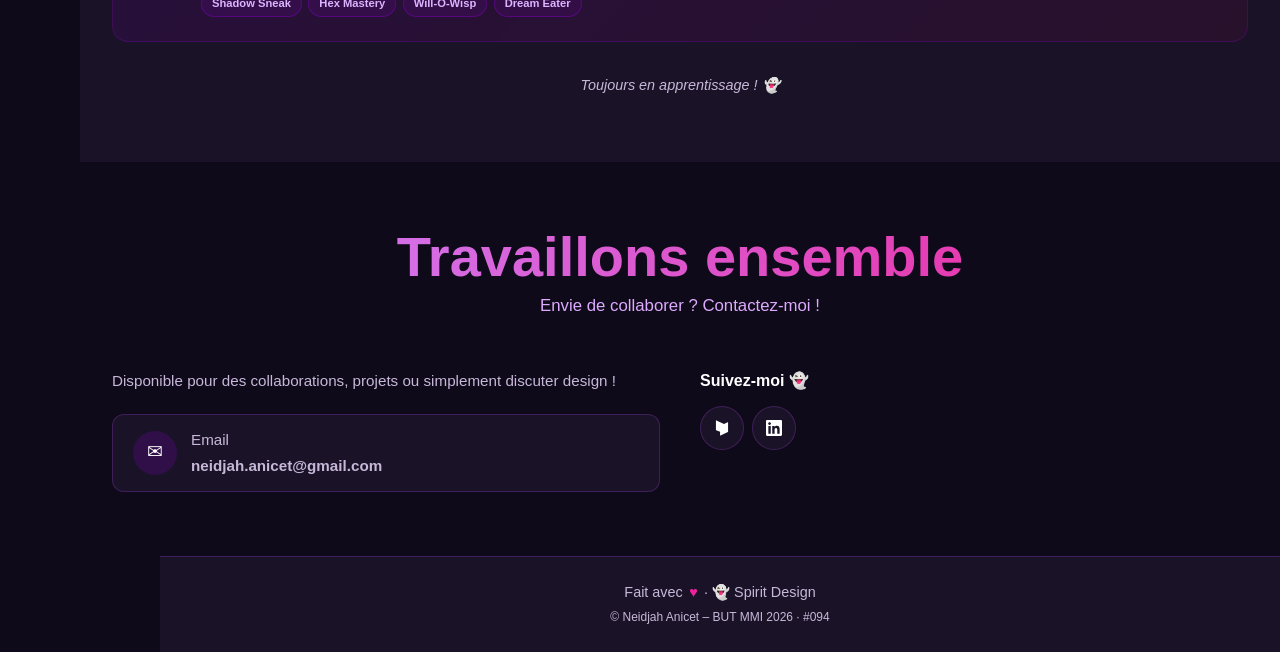
==== commit a66b510d: "Update social link to new URL" ====
--- a/index.html
+++ b/index.html
@@ -322,7 +322,7 @@
           <div class="social-links">
             <h4>Suivez-moi 👻</h4>
             <div class="social-icons">
-              <a href="https://sillylinks.carrd.co/" target="_blank" class="social-icon" aria-label="Portfolio">
+              <a href="sillylinks.duckdns.org target="_blank" class="social-icon" aria-label="Portfolio">
                 <svg width="18" height="18" fill="currentColor" viewBox="0 0 640 640"><path d="M529.2,465.1L269.1,590c-1.6,0.8-3.4,1.2-5.2,1.2c-2.2,0-4.4-0.6-6.4-1.8c-3.5-2.2-5.6-6-5.6-10.2V455.5l-140.5-58.8c-4.5-1.9-7.4-6.2-7.4-11.1V60.8c0-4.1,2.1-8,5.6-10.2c3.5-2.2,7.9-2.4,11.6-0.7l270.4,129.8l127.3-61.1c3.7-1.8,8.1-1.5,11.6,0.7c3.5,2.2,5.6,6,5.6,10.2v324.8C536,458.9,533.4,463.1,529.2,465.1z"/></svg>
               </a>
               <a href="https://gp.linkedin.com/in/neidjah-anicet-830332389" target="_blank" class="social-icon" aria-label="LinkedIn">
--- a/style.css
+++ b/style.css
@@ -1312,3 +1312,221 @@
 @media (max-width: 640px) {
   .cv-modal-iframe { min-height: 70vh; }
 }
+.proj-modal-btn.disabled {
+  opacity: 0.45;
+  pointer-events: none;
+  cursor: default;
+}
+     .proj-modal {
+        display: none;
+        position: fixed;
+        inset: 0;
+        z-index: 9000;
+        align-items: center;
+        justify-content: center;
+        padding: 1rem;
+      }
+      .proj-modal.open {
+        display: flex;
+      }
+
+      .proj-modal-backdrop {
+        position: absolute;
+        inset: 0;
+        background: rgba(8, 3, 18, 0.92);
+        backdrop-filter: blur(10px);
+        -webkit-backdrop-filter: blur(10px);
+        animation: backdropIn 0.2s ease;
+      }
+      @keyframes backdropIn {
+        from {
+          opacity: 0;
+        }
+        to {
+          opacity: 1;
+        }
+      }
+
+      .proj-modal-box {
+        position: relative;
+        z-index: 1;
+        background: linear-gradient(160deg, rgba(28, 8, 52, 0.98) 0%, rgba(15, 4, 32, 0.98) 100%);
+        border: 1px solid rgba(170, 68, 238, 0.3);
+        border-radius: 20px;
+        width: min(920px, 100%);
+        max-height: 92vh;
+        overflow-y: auto;
+        display: flex;
+        flex-direction: column;
+        animation: modalIn 0.32s cubic-bezier(0.34, 1.46, 0.64, 1);
+        box-shadow:
+          0 0 80px rgba(136, 0, 204, 0.3),
+          0 30px 80px rgba(0, 0, 0, 0.7);
+      }
+      @keyframes modalIn {
+        from {
+          opacity: 0;
+          transform: scale(0.9) translateY(24px);
+        }
+        to {
+          opacity: 1;
+          transform: scale(1) translateY(0);
+        }
+      }
+
+      .proj-modal-close {
+        position: absolute;
+        top: 14px;
+        right: 14px;
+        z-index: 10;
+        background: rgba(20, 8, 40, 0.8);
+        border: 1px solid rgba(170, 68, 238, 0.5);
+        color: #e0c8ff;
+        border-radius: 50%;
+        width: 38px;
+        height: 38px;
+        font-size: 1rem;
+        cursor: pointer;
+        display: flex;
+        align-items: center;
+        justify-content: center;
+        transition:
+          background 0.2s,
+          transform 0.2s;
+      }
+      .proj-modal-close:hover {
+        background: rgba(204, 0, 102, 0.5);
+        transform: scale(1.12) rotate(90deg);
+      }
+
+      /* ── Content zone ── */
+      .proj-modal-content {
+        width: 100%;
+        border-radius: 20px 20px 0 0;
+        overflow: hidden;
+        flex-shrink: 0;
+        background: #0a0416;
+        min-height: 200px;
+        display: flex;
+        align-items: center;
+        justify-content: center;
+      }
+
+      /* Full-size image */
+      .proj-modal-content img.proj-full-img {
+        width: 100%;
+        max-height: 520px;
+        object-fit: contain;
+        object-position: center;
+        display: block;
+        background: #0a0416;
+      }
+
+      /* Iframe (sites web, YouTube) */
+      .proj-modal-content iframe.proj-iframe {
+        width: 100%;
+        height: 480px;
+        border: none;
+        display: block;
+      }
+
+      /* Placeholder (Google Drive, lien non-embeddable) */
+      .proj-modal-placeholder {
+        display: flex;
+        flex-direction: column;
+        align-items: center;
+        justify-content: center;
+        gap: 1rem;
+        padding: 3rem 2rem;
+        text-align: center;
+        width: 100%;
+      }
+      .proj-modal-placeholder .ph-thumb {
+        width: 100%;
+        max-height: 320px;
+        object-fit: contain;
+        border-radius: 10px;
+        opacity: 0.85;
+      }
+      .proj-modal-placeholder .ph-label {
+        color: rgba(200, 180, 230, 0.5);
+        font-size: 0.8rem;
+        margin-top: 0.5rem;
+      }
+
+      /* ── Info body ── */
+      .proj-modal-body {
+        padding: 1.4rem 1.8rem 1.8rem;
+        display: flex;
+        flex-direction: column;
+        gap: 0.75rem;
+      }
+
+      .proj-modal-tags {
+        display: flex;
+        flex-wrap: wrap;
+        gap: 0.4rem;
+      }
+      .proj-modal-tags .tag {
+        background: rgba(136, 0, 204, 0.2);
+        border: 1px solid rgba(170, 68, 238, 0.35);
+        color: #c084fc;
+        border-radius: 20px;
+        padding: 3px 12px;
+        font-size: 0.72rem;
+        font-weight: 600;
+        letter-spacing: 0.05em;
+        text-transform: uppercase;
+      }
+
+      .proj-modal-title {
+        font-family: "Bebas Neue", "Syne", sans-serif;
+        font-size: clamp(1.6rem, 5vw, 2.4rem);
+        font-weight: 800;
+        background: linear-gradient(to right, #c084fc, #f472b6);
+        -webkit-background-clip: text;
+        -webkit-text-fill-color: transparent;
+        margin: 0;
+        line-height: 1.1;
+      }
+
+      .proj-modal-desc {
+        color: rgba(200, 180, 230, 0.75);
+        font-size: 0.93rem;
+        line-height: 1.65;
+        margin: 0;
+      }
+
+      .proj-modal-btn {
+        align-self: flex-start;
+        display: inline-flex;
+        align-items: center;
+        gap: 0.5rem;
+        margin-top: 0.2rem;
+      }
+      .proj-modal-btn.disabled {
+        opacity: 0.45;
+        pointer-events: none;
+        cursor: default;
+      }
+
+      /* Make cards clickable */
+      .project-card {
+        cursor: pointer;
+      }
+      .project-card:focus-visible {
+        outline: 2px solid #c084fc;
+        outline-offset: 4px;
+      }
+
+      @media (max-width: 600px) {
+        .proj-modal-content iframe.proj-iframe {
+          height: 240px;
+        }
+        .proj-modal-content img.proj-full-img {
+          max-height: 280px;
+        }
+        .proj-modal-body {
+          padding: 1rem 1.1rem 1.2rem;
+        }
+      }
